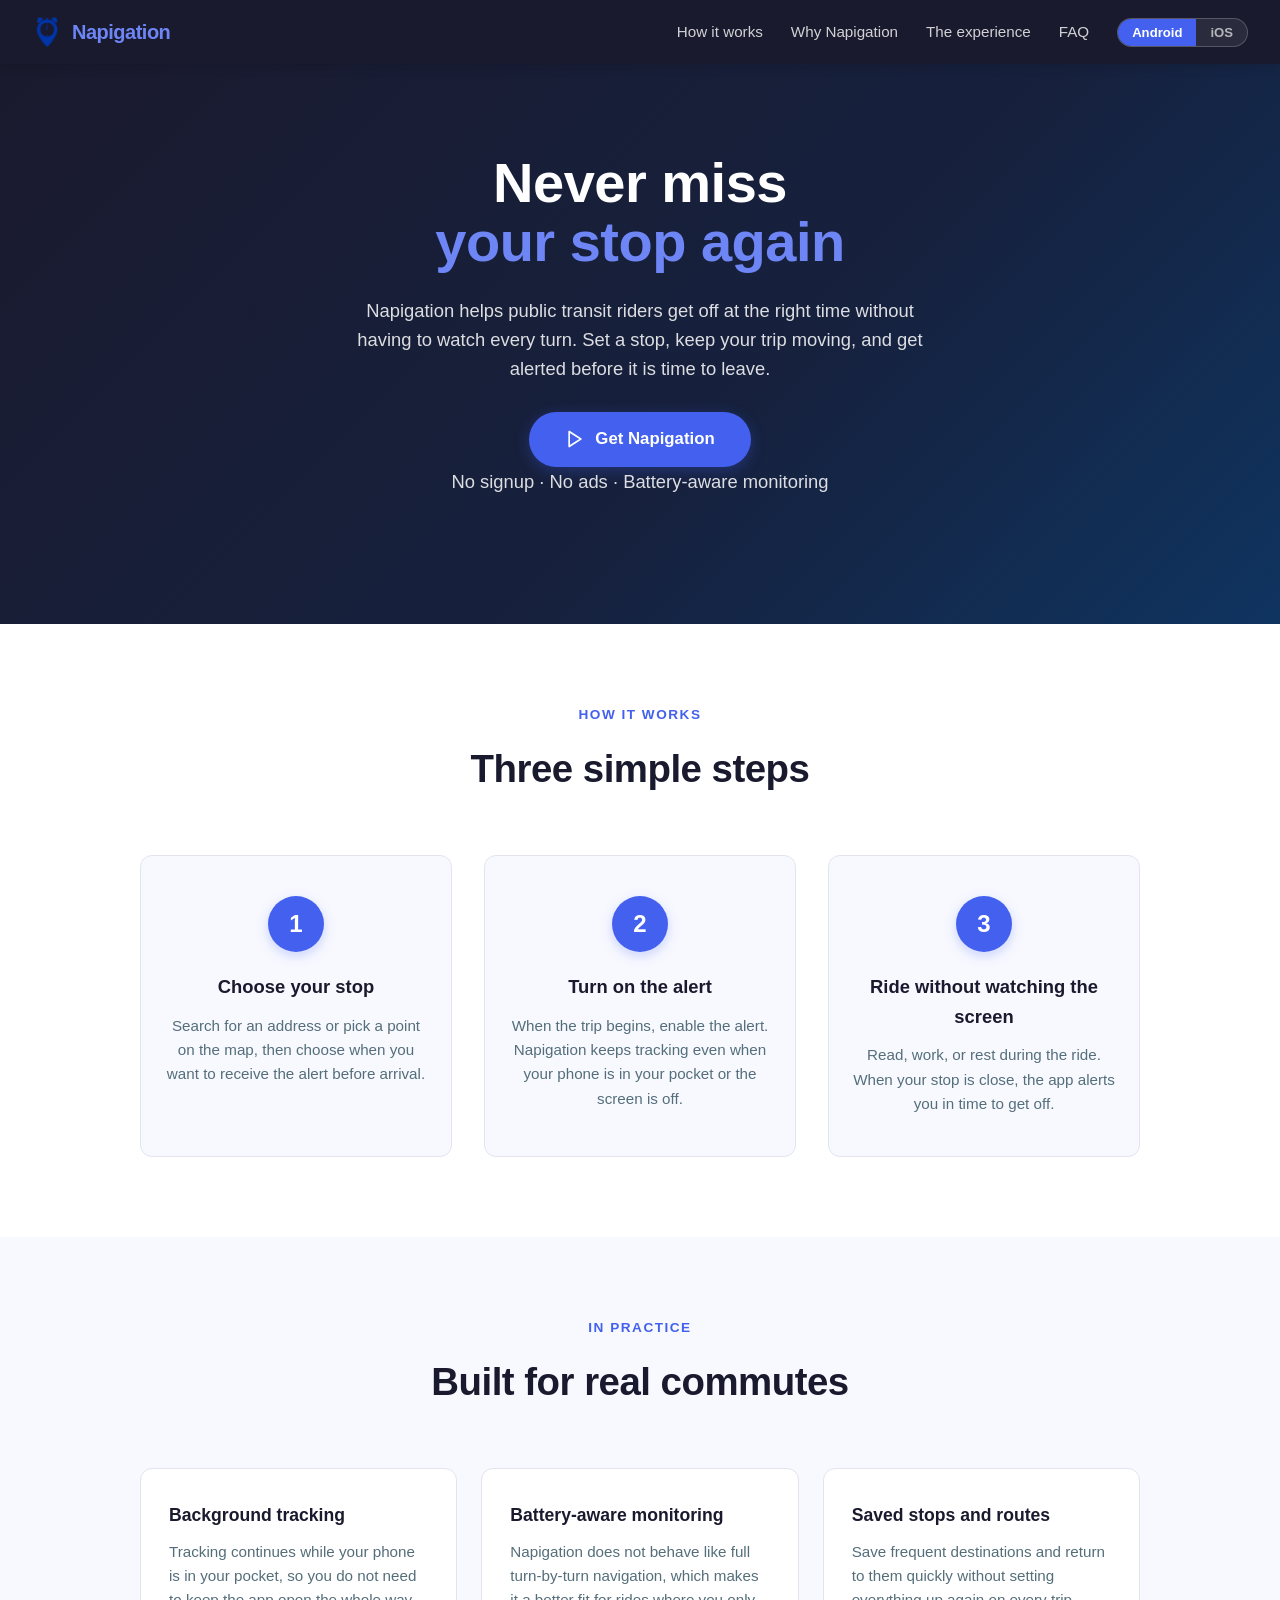
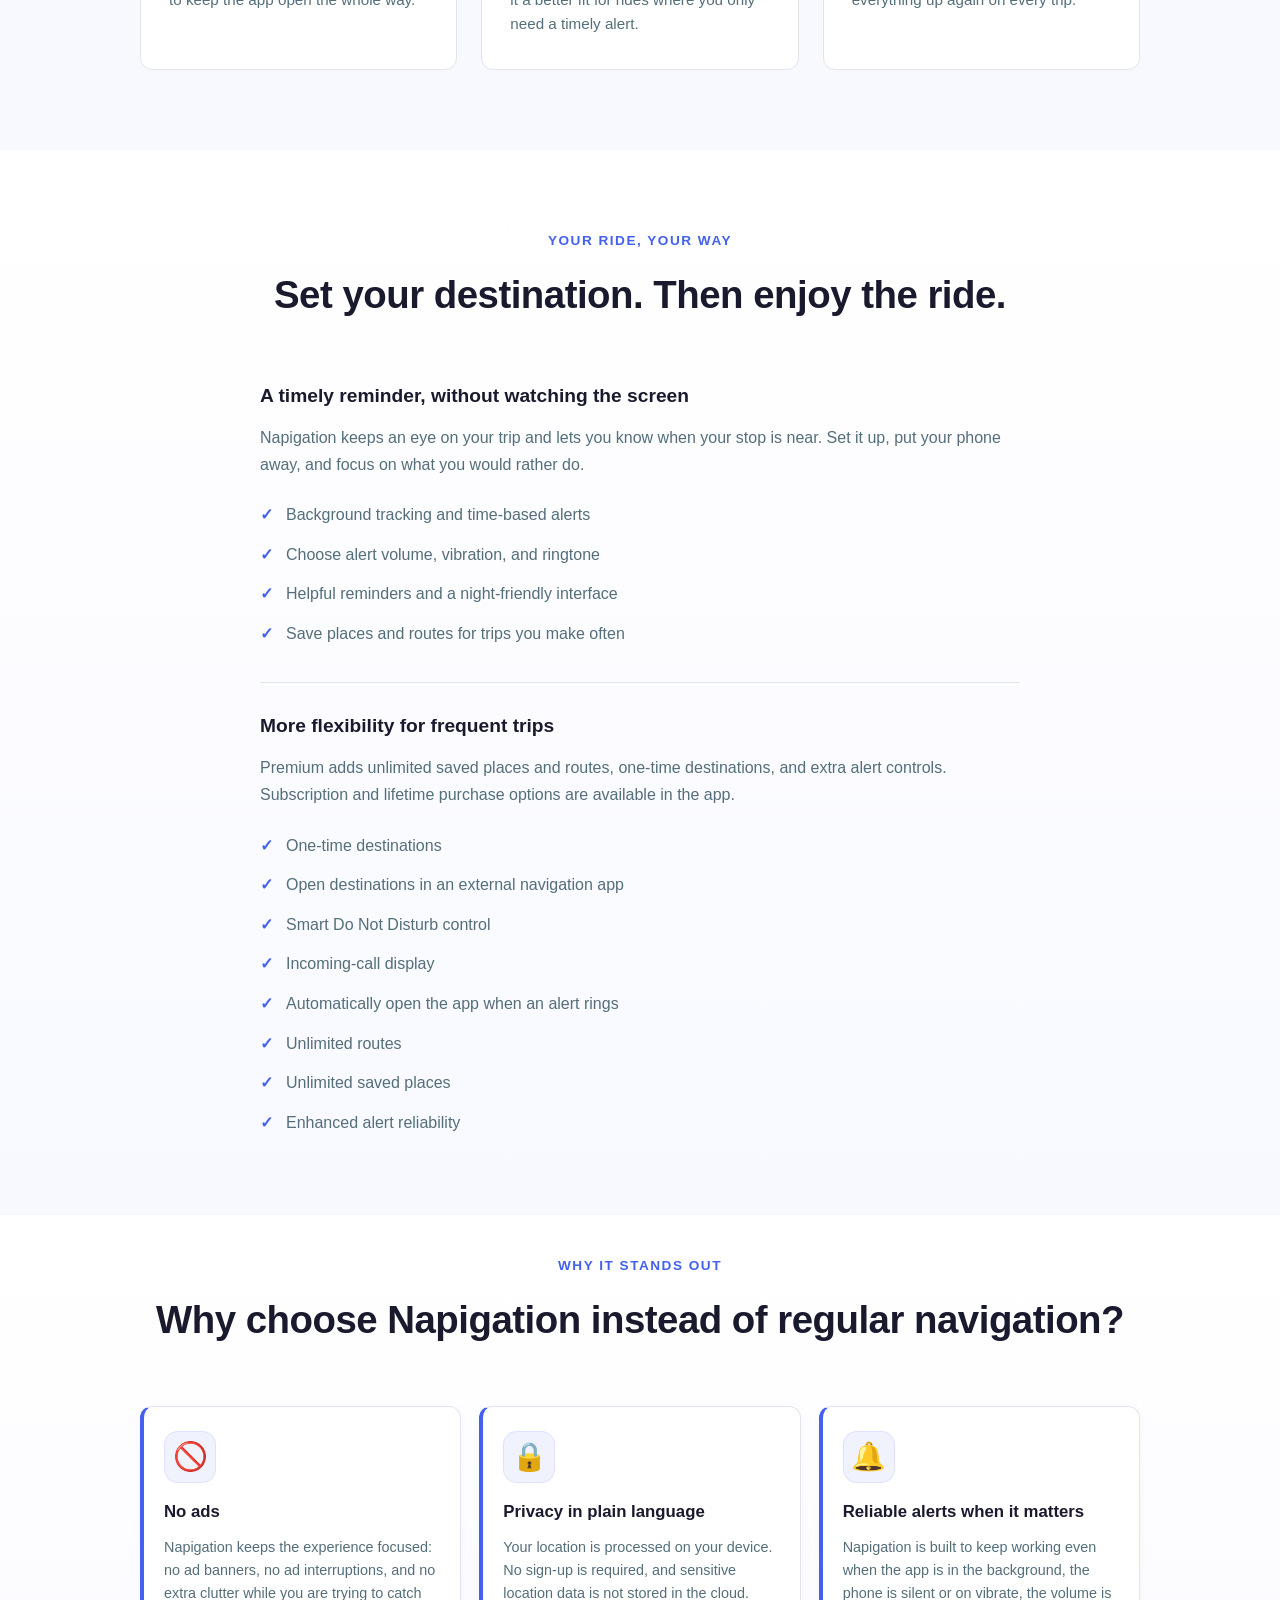
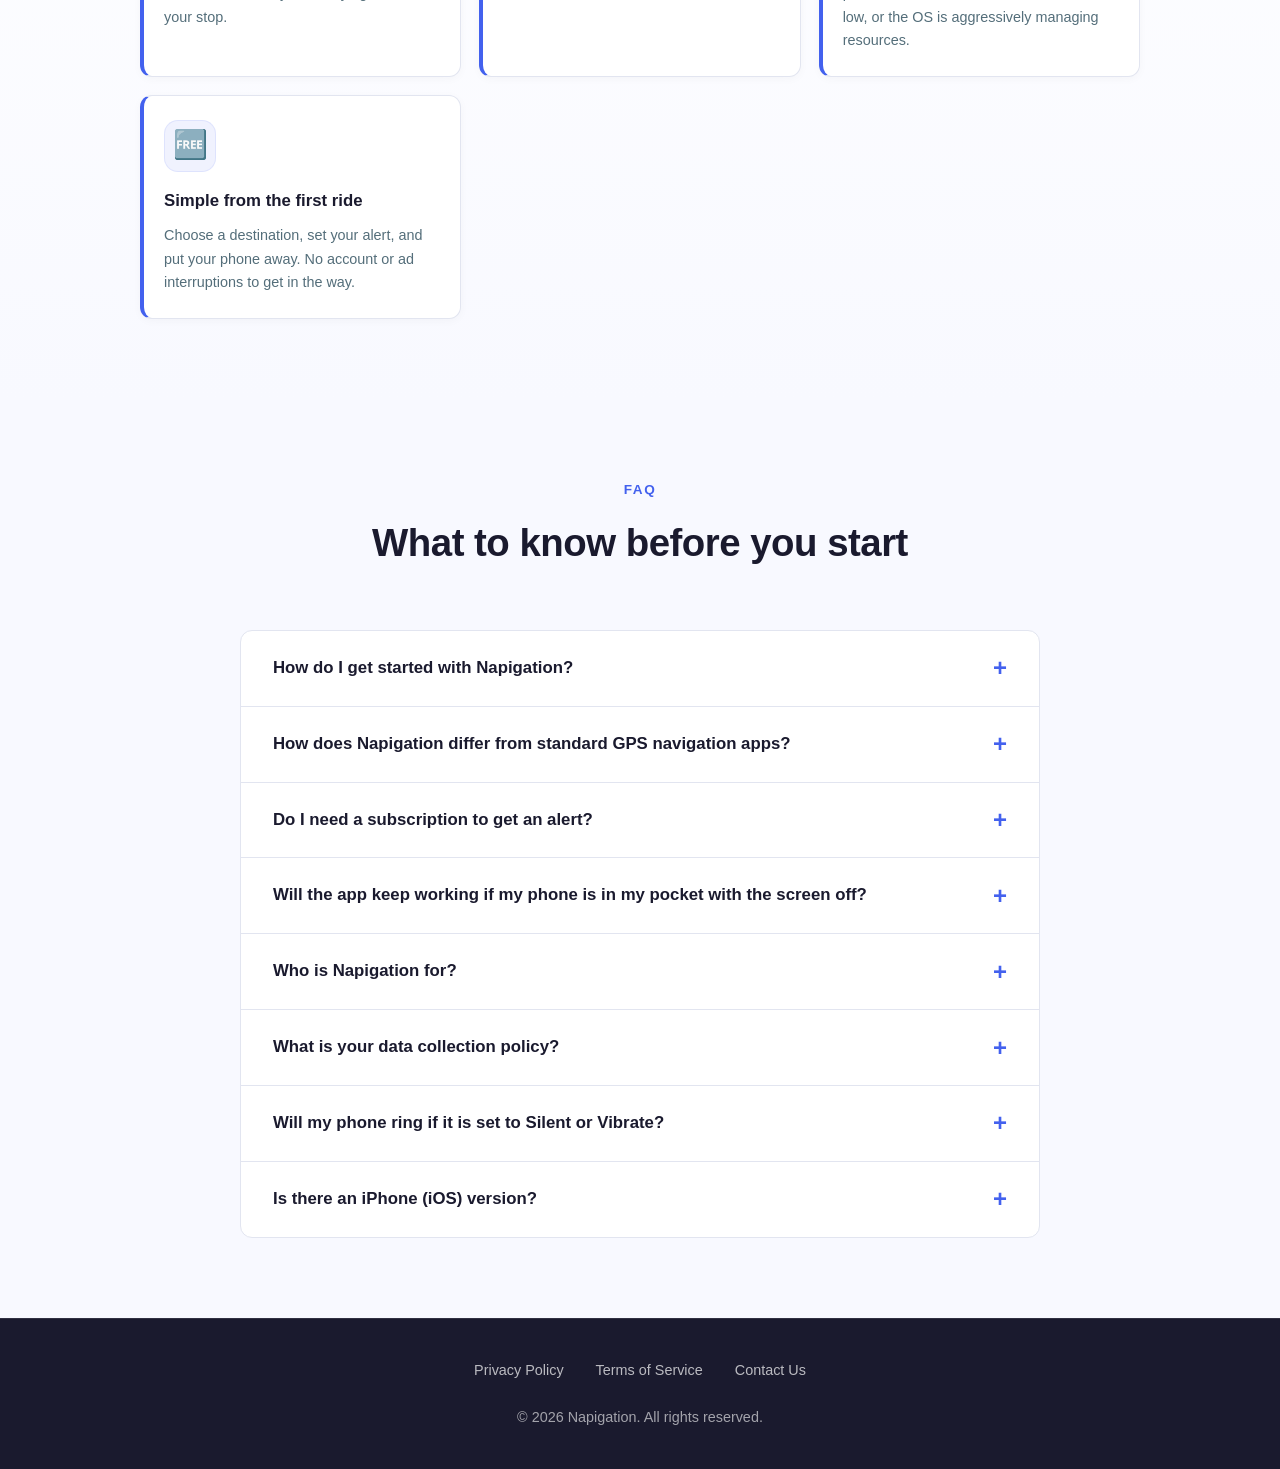
==== index.html @ dff480ad "chore(site): update dashboard and privacy pages Co-authored-by: Copilot <223556219+Copilot@users.nor" ====
<!DOCTYPE html>
<html lang="en" dir="ltr" data-platform="android">
<head>
  <meta charset="UTF-8" />
  <meta name="viewport" content="width=device-width, initial-scale=1.0" />

  <title>Napigation - Smart Proximity Alerts for Public Transit</title>
  <meta name="description" content="Napigation is a public transit proximity alert app with reliable background tracking, ad-free commuting, no account requirement, and privacy-first on-device location processing." />
  <meta name="keywords" content="napigation, public transport app, proximity alert, bus stop alarm, background location alarm, ad-free transit app" />
  <meta name="robots" content="index, follow, max-snippet:-1, max-image-preview:large, max-video-preview:-1" />
  <meta name="author" content="Me-Kum" />
  <meta name="application-name" content="Napigation" />
  <meta name="apple-mobile-web-app-title" content="Napigation" />
  <meta name="theme-color" content="#1a1a2e" />
  <meta name="referrer" content="strict-origin-when-cross-origin" />

  <meta property="og:type" content="website" />
  <meta property="og:url" content="https://www.napigation.com/" />
  <meta property="og:title" content="Napigation - Smart Proximity Alerts for Public Transit" />
  <meta property="og:description" content="Accurate alerts before you reach your stop, with ad-free commuting, reliable background tracking, and fully local location processing." />
  <meta property="og:site_name" content="Napigation" />
  <meta property="og:locale" content="en_US" />

  <meta name="twitter:card" content="summary_large_image" />
  <meta name="twitter:title" content="Napigation - Smart Proximity Alerts for Public Transit" />
  <meta name="twitter:description" content="A public transit proximity alert app with reliable background tracking, privacy-first location handling, and no ads." />

  <link rel="canonical" href="https://www.napigation.com/" />

  <style>
    :root {
      --primary: #1a1a2e;
      --accent: #4361ee;
      --accent-light: #6e86f5;
      --bg: #f8f9ff;
      --white: #ffffff;
      --text: #2c3e50;
      --text-light: #546e7a;
      --border: #e2e5f0;
      --radius: 12px;
      --shadow: 0 4px 20px rgba(67,97,238,0.08);
    }
    * { box-sizing: border-box; margin: 0; padding: 0; }
    html { scroll-behavior: smooth; }
    body {
      font-family: -apple-system, BlinkMacSystemFont, 'Segoe UI', Roboto, Oxygen, Ubuntu, sans-serif;
      background: var(--bg);
      color: var(--text);
      line-height: 1.6;
    }

    [data-platform="android"] .ios-content { display: none !important; }
    [data-platform="ios"] .android-content { display: none !important; }

    .navbar {
      background: var(--primary);
      padding: 0 32px;
      display: flex;
      align-items: center;
      justify-content: space-between;
      height: 64px;
      position: sticky;
      top: 0;
      z-index: 200;
      box-shadow: 0 2px 12px rgba(0,0,0,0.15);
    }
    .navbar-logo {
      display: inline-flex;
      align-items: center;
      gap: 10px;
      color: #fff;
      font-weight: 800;
      font-size: 1.25rem;
      text-decoration: none;
      letter-spacing: -0.5px;
    }
    .navbar-logo img {
      width: 30px;
      height: 30px;
      object-fit: contain;
      flex-shrink: 0;
    }
    .navbar-links { display: flex; gap: 28px; align-items: center; }
    .navbar-links a {
      color: rgba(255,255,255,0.8);
      text-decoration: none;
      font-size: 0.95rem;
      font-weight: 500;
      transition: color 0.2s;
    }
    .navbar-links a:hover { color: #fff; }
    .nav-controls { display: flex; align-items: center; gap: 12px; }
    .seg {
      display: inline-flex;
      background: rgba(255,255,255,0.08);
      border: 1px solid rgba(255,255,255,0.2);
      border-radius: 20px;
      overflow: hidden;
    }
    .seg button {
      background: transparent;
      border: none;
      color: rgba(255,255,255,0.65);
      padding: 6px 14px;
      font-size: 0.82rem;
      font-weight: 600;
      cursor: pointer;
      font-family: inherit;
      transition: background 0.2s, color 0.2s;
      display: inline-flex;
      align-items: center;
      gap: 5px;
      white-space: nowrap;
    }
    .seg button:hover:not(.active), .seg button.active { color: #fff; }
    .seg button.active { background: var(--accent); }

    .hero {
      background: linear-gradient(135deg, var(--primary) 0%, #16213e 60%, #0f3460 100%);
      color: #fff;
      padding: 90px 24px 100px;
      text-align: center;
    }
    .hero-badge {
      display: inline-block;
      background: rgba(255,255,255,0.08);
      border: 1px solid rgba(255,255,255,0.15);
      border-radius: 24px;
      padding: 6px 18px;
      font-size: 0.85rem;
      font-weight: 500;
      margin-bottom: 34px;
      letter-spacing: 0.5px;
    }
    .hero h1 {
      font-size: clamp(2.2rem, 5vw, 3.5rem);
      font-weight: 800;
      margin-bottom: 24px;
      line-height: 1.05;
      letter-spacing: -0.5px;
    }
    .hero h1 em { color: var(--accent-light); font-style: normal; }
    .hero p {
      font-size: 1.15rem;
      color: rgba(255,255,255,0.85);
      max-width: 600px;
      margin: 0 auto 28px;
      line-height: 1.6;
    }
    .hero-buttons { display: flex; gap: 16px; justify-content: center; flex-wrap: wrap; }
    .btn-primary {
      background: var(--accent);
      color: #fff;
      padding: 14px 36px;
      border-radius: 50px;
      text-decoration: none;
      font-weight: 700;
      font-size: 1.05rem;
      transition: background 0.2s, transform 0.1s;
      display: inline-flex;
      align-items: center;
      gap: 10px;
      box-shadow: 0 4px 15px rgba(67,97,238,0.3);
    }
    .btn-primary:hover { background: #3451d1; transform: translateY(-2px); }
    .hero-note { margin-top: 20px; font-size: 0.85rem; color: rgba(255,255,255,0.5); }

    section { padding: 80px 24px; }
    .section-inner { max-width: 1000px; margin: 0 auto; }
    .section-label {
      text-align: center;
      font-size: 0.85rem;
      font-weight: 700;
      letter-spacing: 1.5px;
      text-transform: uppercase;
      color: var(--accent);
      margin-bottom: 12px;
    }
    .section-title {
      text-align: center;
      font-size: clamp(1.8rem, 3.5vw, 2.4rem);
      font-weight: 800;
      color: var(--primary);
      margin-bottom: 56px;
      letter-spacing: -0.5px;
    }

    #how { background: var(--white); }
    .steps {
      display: grid;
      grid-template-columns: repeat(auto-fit, minmax(260px, 1fr));
      gap: 32px;
    }
    .step {
      text-align: center;
      padding: 40px 24px;
      border-radius: var(--radius);
      background: var(--bg);
      border: 1px solid var(--border);
      transition: transform 0.2s;
    }
    .step:hover { transform: translateY(-4px); }
    .step-number {
      width: 56px; height: 56px;
      border-radius: 50%;
      background: var(--accent);
      color: #fff;
      font-size: 1.5rem;
      font-weight: 800;
      display: flex;
      align-items: center;
      justify-content: center;
      margin: 0 auto 20px;
      box-shadow: 0 4px 12px rgba(67,97,238,0.25);
    }
    .step h3 { font-size: 1.15rem; font-weight: 700; margin-bottom: 12px; color: var(--primary); }
    .step p { font-size: 0.95rem; color: var(--text-light); line-height: 1.6; }

    #features { background: var(--bg); }
    .features-grid {
      display: grid;
      grid-template-columns: repeat(auto-fit, minmax(280px, 1fr));
      gap: 24px;
    }
    .feature-card {
      background: var(--white);
      border-radius: var(--radius);
      padding: 32px 28px;
      border: 1px solid var(--border);
      transition: transform 0.2s, box-shadow 0.2s;
    }
    .feature-card:hover { transform: translateY(-4px); box-shadow: var(--shadow); }
    .feature-card h3 { font-size: 1.1rem; font-weight: 700; margin-bottom: 10px; color: var(--primary); }
    .feature-card p { font-size: 0.95rem; color: var(--text-light); line-height: 1.6; }

    #plans { background: linear-gradient(180deg, var(--white) 0%, var(--bg) 100%); }
    .experience-content { max-width: 760px; margin: 0 auto; }
    .experience-content h3 { font-size: 1.2rem; font-weight: 800; color: var(--primary); margin-bottom: 12px; }
    .experience-content p { font-size: 1rem; color: var(--text-light); line-height: 1.7; }
    .experience-list {
      list-style: none;
      margin: 24px 0 0;
      padding: 0;
      display: grid;
      gap: 14px;
    }
    .experience-list li {
      position: relative;
      padding-left: 26px;
      color: var(--text-light);
      line-height: 1.6;
    }
    .experience-list li::before {
      content: "✓";
      position: absolute;
      left: 0;
      color: var(--accent);
      font-weight: 800;
    }
    .premium-note {
      margin-top: 36px;
      padding-top: 28px;
      border-top: 1px solid var(--border);
    }

    #advantage {
      background: linear-gradient(180deg, var(--white) 0%, var(--bg) 100%);
      padding-top: 40px;
    }
    .adv-grid {
      display: grid;
      grid-template-columns: repeat(auto-fit, minmax(240px, 1fr));
      gap: 18px;
    }
    .adv-card {
      background: var(--white);
      border-radius: var(--radius);
      padding: 24px 20px;
      border: 1px solid var(--border);
      border-left: 4px solid var(--accent);
      box-shadow: 0 2px 10px rgba(15, 23, 42, 0.03);
    }
    .adv-icon {
      width: 52px;
      height: 52px;
      display: flex;
      align-items: center;
      justify-content: center;
      border-radius: 14px;
      background: rgba(67, 97, 238, 0.08);
      border: 1px solid rgba(67, 97, 238, 0.1);
      font-size: 1.75rem;
      margin-bottom: 16px;
    }
    .adv-card h3 { font-size: 1.05rem; font-weight: 700; color: var(--primary); margin-bottom: 10px; }
    .adv-card p { font-size: 0.9rem; color: var(--text-light); line-height: 1.6; }

    #faq { background: var(--bg); }
    .faq-list { max-width: 800px; margin: 0 auto; background: var(--white); border-radius: var(--radius); border: 1px solid var(--border); }
    .faq-item { border-bottom: 1px solid var(--border); padding: 24px 32px; }
    .faq-item:last-child { border-bottom: none; }
    .faq-q {
      font-weight: 700;
      font-size: 1.05rem;
      color: var(--primary);
      cursor: pointer;
      display: flex;
      justify-content: space-between;
      align-items: center;
      gap: 16px;
      user-select: none;
    }
    .faq-q::after {
      content: '+';
      font-size: 1.5rem;
      color: var(--accent);
      flex-shrink: 0;
      line-height: 1;
      transition: transform 0.2s;
    }
    .faq-item.open .faq-q::after { transform: rotate(45deg); }
    .faq-a {
      font-size: 0.95rem;
      color: var(--text-light);
      line-height: 1.7;
      max-height: 0;
      overflow: hidden;
      transition: max-height 0.3s ease, padding 0.3s ease;
    }
    .faq-item.open .faq-a { max-height: 400px; padding-top: 16px; }

    #download {
      background: linear-gradient(135deg, var(--accent) 0%, #3451d1 100%);
      text-align: center;
      color: #fff;
    }
    #download .section-title { color: #fff; margin-bottom: 16px; }
    #download .sub { color: rgba(255,255,255,0.9); margin-bottom: 40px; font-size: 1.1rem; }
    .store-buttons { display: flex; gap: 20px; justify-content: center; flex-wrap: wrap; }
    .store-btn {
      background: rgba(255,255,255,0.1);
      border: 1px solid rgba(255,255,255,0.3);
      color: #fff;
      padding: 16px 32px;
      border-radius: 50px;
      text-decoration: none;
      font-size: 1rem;
      font-weight: 600;
      display: inline-flex;
      align-items: center;
      gap: 12px;
      transition: background 0.2s, transform 0.1s;
    }
    .store-btn:hover:not(.disabled) { background: rgba(255,255,255,0.2); transform: translateY(-2px); }
    .store-btn.disabled {
      opacity: 0.6;
      cursor: default;
      pointer-events: none;
      background: transparent;
    }
    .store-icon { font-size: 1.4rem; }

    #contact { background: var(--white); text-align: center; }
    #contact .section-title { margin-bottom: 16px; }
    #contact p { color: var(--text-light); margin-bottom: 32px; font-size: 1.05rem; }
    .contact-email {
      display: inline-block;
      background: var(--primary);
      border-radius: 50px;
      padding: 14px 36px;
      color: #fff;
      text-decoration: none;
      font-weight: 600;
      font-size: 1.05rem;
      box-shadow: 0 4px 15px rgba(26,26,46,0.2);
      transition: background 0.2s, transform 0.1s;
    }
    .contact-email:hover { background: #2a2a4a; transform: translateY(-2px); }

    footer {
      background: var(--primary);
      color: rgba(255,255,255,0.6);
      text-align: center;
      padding: 40px 24px;
      font-size: 0.9rem;
      border-top: 1px solid rgba(255,255,255,0.1);
    }
    .footer-links {
      display: flex;
      gap: 32px;
      justify-content: center;
      flex-wrap: wrap;
      margin-bottom: 24px;
    }
    .footer-links a { color: rgba(255,255,255,0.7); text-decoration: none; font-weight: 500; }
    .footer-links a:hover { color: #fff; }

    @media (max-width: 768px) {
      .navbar { padding: 0 16px; height: 56px; }
      .navbar-logo { font-size: 1.1rem; }
      .navbar-logo img { width: 24px; height: 24px; }
      .navbar-links > a { display: none; }
      .seg button { padding: 5px 10px; font-size: 0.75rem; }
      .hero { padding: 50px 16px 60px; }
      .hero h1 { font-size: clamp(1.8rem, 4vw, 2.8rem); margin-bottom: 16px; }
      .hero p { font-size: 1rem; }
      .faq-item { padding: 20px 18px; }
    }
    @media (max-width: 480px) {
      .hero-buttons { flex-direction: column; align-items: center; }
      .btn-primary { width: min(100%, 320px); justify-content: center; }
    }
  </style>
</head>
<body>
  <nav class="navbar">
    <a class="navbar-logo" href="#top"><img src="location-icon.png" alt="Napigation logo" width="30" height="30" /><span style="color: var(--accent-light);">Napigation</span></a>
    <div class="navbar-links">
      <a href="#how">How it works</a>
      <a href="#advantage">Why Napigation</a>
      <a href="#plans">The experience</a>
      <a href="#faq">FAQ</a>
      <div class="nav-controls">
        <div class="seg" role="group" aria-label="Platform selector">
          <button type="button" data-platform="android" class="active" onclick="setPlatform('android')">Android</button>
          <button type="button" data-platform="ios" onclick="setPlatform('ios')">iOS</button>
        </div>
      </div>
    </div>
  </nav>

  <section class="hero" id="top">
    <div>
      <div class="hero-badge ios-content">iOS version coming to the App Store</div>
      <h1>Never miss<br /><em>your stop again</em></h1>
      <p>Napigation helps public transit riders get off at the right time without having to watch every turn. Set a stop, keep your trip moving, and get alerted before it is time to leave.</p>
      <div class="hero-buttons">
        <a class="btn-primary android-content" href="https://play.google.com/store/apps/details?id=com.mekom.app" target="_blank" rel="noopener">
          <svg width="20" height="20" viewBox="0 0 24 24" fill="none" stroke="currentColor" stroke-width="2" stroke-linecap="round" stroke-linejoin="round"><polygon points="5 3 19 12 5 21 5 3"></polygon></svg>
          Get Napigation
        </a>
        <span class="btn-primary ios-content" style="opacity:0.7;cursor:default;box-shadow:none;">Coming soon to the App Store</span>
      </div>
      <p class="hero-note">No signup · No ads · Battery-aware monitoring</p>
    </div>
  </section>

  <section id="how">
    <div class="section-inner">
      <p class="section-label">How it works</p>
      <h2 class="section-title">Three simple steps</h2>
      <div class="steps">
        <div class="step">
          <div class="step-number">1</div>
          <h3>Choose your stop</h3>
          <p>Search for an address or pick a point on the map, then choose when you want to receive the alert before arrival.</p>
        </div>
        <div class="step">
          <div class="step-number">2</div>
          <h3>Turn on the alert</h3>
          <p>When the trip begins, enable the alert. Napigation keeps tracking even when your phone is in your pocket or the screen is off.</p>
        </div>
        <div class="step">
          <div class="step-number">3</div>
          <h3>Ride without watching the screen</h3>
          <p>Read, work, or rest during the ride. When your stop is close, the app alerts you in time to get off.</p>
        </div>
      </div>
    </div>
  </section>

  <section id="features">
    <div class="section-inner">
      <p class="section-label">In practice</p>
      <h2 class="section-title">Built for real commutes</h2>
      <div class="features-grid">
        <div class="feature-card">
          <h3>Background tracking</h3>
          <p>Tracking continues while your phone is in your pocket, so you do not need to keep the app open the whole way.</p>
        </div>
        <div class="feature-card">
          <h3>Battery-aware monitoring</h3>
          <p>Napigation does not behave like full turn-by-turn navigation, which makes it a better fit for rides where you only need a timely alert.</p>
        </div>
        <div class="feature-card">
          <h3>Saved stops and routes</h3>
          <p>Save frequent destinations and return to them quickly without setting everything up again on every trip.</p>
        </div>
      </div>
    </div>
  </section>

  <section id="plans">
    <div class="section-inner">
      <p class="section-label">Your ride, your way</p>
      <h2 class="section-title">Set your destination. Then enjoy the ride.</h2>
      <div class="experience-content">
        <h3>A timely reminder, without watching the screen</h3>
        <p>Napigation keeps an eye on your trip and lets you know when your stop is near. Set it up, put your phone away, and focus on what you would rather do.</p>
        <ul class="experience-list">
          <li>Background tracking and time-based alerts</li>
          <li>Choose alert volume, vibration, and ringtone</li>
          <li>Helpful reminders and a night-friendly interface</li>
          <li>Save places and routes for trips you make often</li>
        </ul>
        <div class="premium-note">
          <h3>More flexibility for frequent trips</h3>
          <p>Premium adds unlimited saved places and routes, one-time destinations, and extra alert controls. Subscription and lifetime purchase options are available in the app.</p>
          <ul class="experience-list">
            <li>One-time destinations</li>
            <li>Open destinations in an external navigation app</li>
            <li>Smart Do Not Disturb control</li>
            <li>Incoming-call display</li>
            <li>Automatically open the app when an alert rings</li>
            <li>Unlimited routes</li>
            <li>Unlimited saved places</li>
            <li>Enhanced alert reliability</li>
          </ul>
        </div>
      </div>
    </div>
  </section>

  <section id="advantage">
    <div class="section-inner">
      <p class="section-label">Why it stands out</p>
      <h2 class="section-title">Why choose Napigation instead of regular navigation?</h2>
      <div class="adv-grid">
        <div class="adv-card">
          <div class="adv-icon">🚫</div>
          <h3>No ads</h3>
          <p>Napigation keeps the experience focused: no ad banners, no ad interruptions, and no extra clutter while you are trying to catch your stop.</p>
        </div>
        <div class="adv-card">
          <div class="adv-icon">🔒</div>
          <h3>Privacy in plain language</h3>
          <p>Your location is processed on your device. No sign-up is required, and sensitive location data is not stored in the cloud.</p>
        </div>
        <div class="adv-card">
          <div class="adv-icon">🔔</div>
          <h3>Reliable alerts when it matters</h3>
          <p>Napigation is built to keep working even when the app is in the background, the phone is silent or on vibrate, the volume is low, or the OS is aggressively managing resources.</p>
        </div>
        <div class="adv-card">
          <div class="adv-icon">🆓</div>
          <h3>Simple from the first ride</h3>
          <p>Choose a destination, set your alert, and put your phone away. No account or ad interruptions to get in the way.</p>
        </div>
      </div>
    </div>
  </section>

  <section id="faq">
    <div class="section-inner">
      <p class="section-label">FAQ</p>
      <h2 class="section-title">What to know before you start</h2>
      <div class="faq-list">
        <div class="faq-item">
          <div class="faq-q" onclick="toggleFaq(this)">How do I get started with Napigation?</div>
          <div class="faq-a">Download the app, choose a destination, turn on an alert, and continue your trip. You will be notified when your stop is close.</div>
        </div>
        <div class="faq-item">
          <div class="faq-q" onclick="toggleFaq(this)">How does Napigation differ from standard GPS navigation apps?</div>
          <div class="faq-a">Regular navigation apps are made for constant guidance with the screen in use. Napigation is for riders who only need a reliable reminder before getting off.</div>
        </div>
        <div class="faq-item">
          <div class="faq-q" onclick="toggleFaq(this)">Do I need a subscription to get an alert?</div>
          <div class="faq-a">No. You can set a destination and use the core alert experience without a subscription. Premium is optional and adds more flexibility for frequent trips, including unlimited routes and saved places.</div>
        </div>
        <div class="faq-item">
          <div class="faq-q" onclick="toggleFaq(this)">Will the app keep working if my phone is in my pocket with the screen off?</div>
          <div class="faq-a">That is the point of the app. Napigation is designed to keep working in the background so you do not need to watch the screen during the ride.</div>
        </div>
        <div class="faq-item">
          <div class="faq-q" onclick="toggleFaq(this)">Who is Napigation for?</div>
          <div class="faq-a">Napigation is built for bus, train, and public transport riders who want to read, work, or rest during a trip and receive an alert before they need to get off.</div>
        </div>
        <div class="faq-item">
          <div class="faq-q" onclick="toggleFaq(this)">What is your data collection policy?</div>
          <div class="faq-a">GPS is processed on-device and no account is required. Usage events are linked to a pseudonymous install ID; separate alarm diagnostics are off until explicit opt-in and use pseudonymous IDs to link technical events without exact coordinates or destination details. Server-side alarm diagnostics are not active now. Address searches are sent to an external geocoding service. See the full Privacy Policy for details.</div>
        </div>
        <div class="faq-item">
          <div class="faq-q" onclick="toggleFaq(this)">Will my phone ring if it is set to Silent or Vibrate?</div>
          <div class="faq-a">On supported devices, the app attempts to make the alert noticeable even when the phone is on silent or vibrate. It is still a good idea to make sure media volume is not set to zero.</div>
        </div>
        <div class="faq-item">
          <div class="faq-q" onclick="toggleFaq(this)">Is there an iPhone (iOS) version?</div>
          <div class="faq-a">The Android app is available now on Google Play. The iOS version is in active development and beta testing, and will be released soon on the App Store.</div>
        </div>
      </div>
    </div>
  </section>

  <footer>
    <div class="footer-links">
      <a href="privacy.html">Privacy Policy</a>
      <a href="terms.html">Terms of Service</a>
      <a href="mailto:me.kum.support@gmail.com">Contact Us</a>
    </div>
    <p>© 2026 Napigation. All rights reserved.</p>
  </footer>

  <script>
    (function() {
      var params = new URLSearchParams(window.location.search);
      var stored = localStorage.getItem('me-kom-platform');
      var platform = params.get('platform') || stored || (/iPhone|iPad|iPod/i.test(navigator.userAgent) ? 'ios' : 'android');
      setPlatform(platform);
    })();

    function setPlatform(platform) {
      if (platform !== 'android' && platform !== 'ios') platform = 'android';
      document.documentElement.setAttribute('data-platform', platform);
      localStorage.setItem('me-kom-platform', platform);

      document.querySelectorAll('.android-content').forEach(function(el) {
        el.style.display = platform === 'android' ? '' : 'none';
      });
      document.querySelectorAll('.ios-content').forEach(function(el) {
        el.style.display = platform === 'ios' ? '' : 'none';
      });

      document.querySelectorAll('.seg button[data-platform]').forEach(function(btn) {
        btn.classList.toggle('active', btn.getAttribute('data-platform') === platform);
      });
    }

    function toggleFaq(el) {
      var item = el.parentElement;
      var isOpen = item.classList.contains('open');
      item.parentElement.querySelectorAll('.faq-item').forEach(function(s) {
        s.classList.remove('open');
      });
      if (!isOpen) item.classList.add('open');
    }
  </script>
</body>
</html>
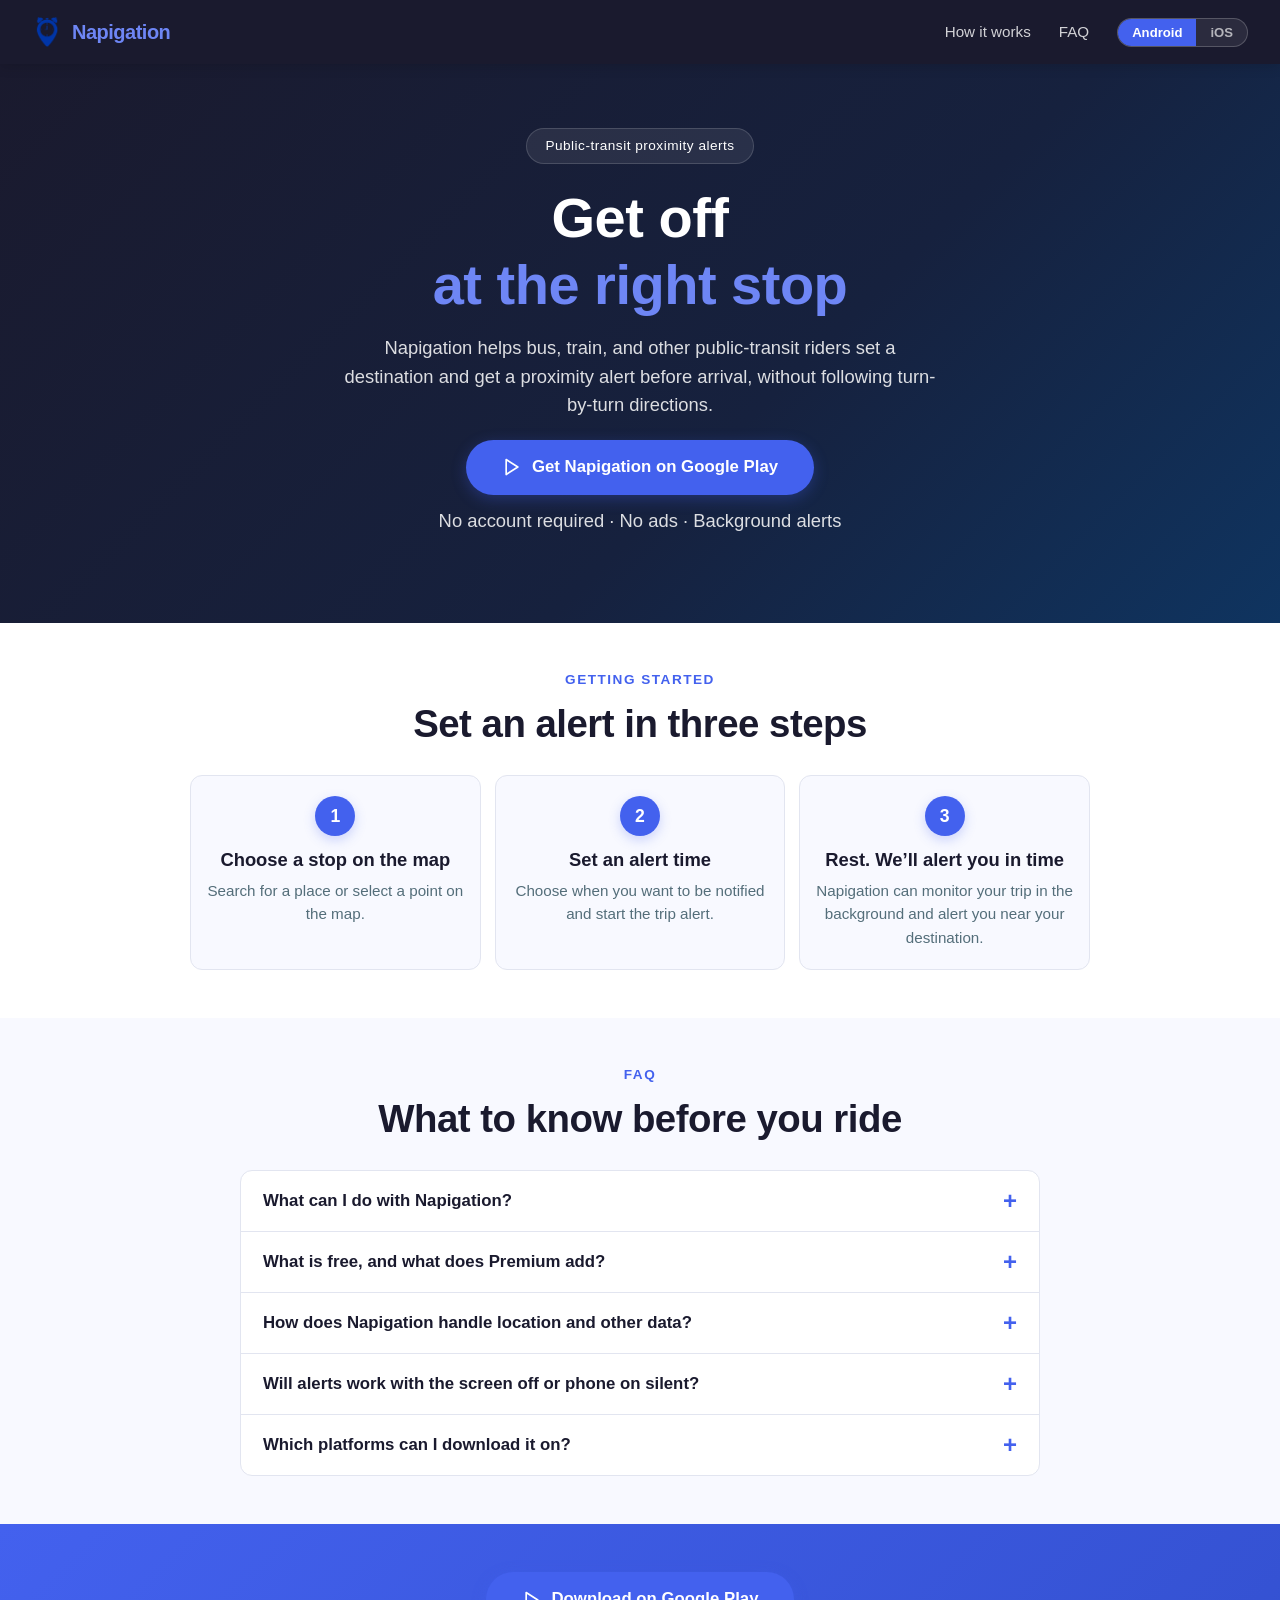
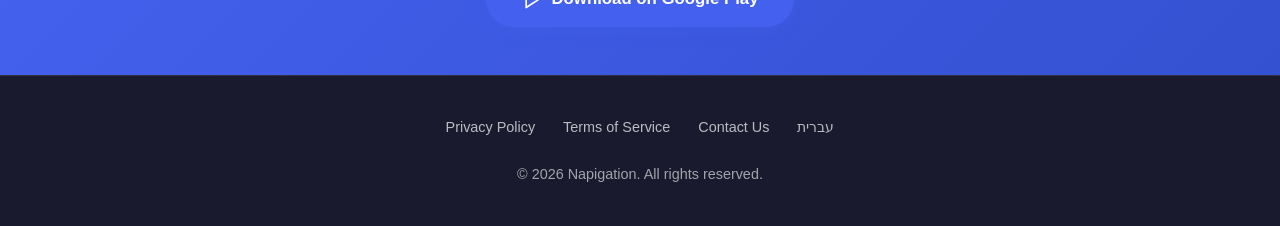
==== commit 60fe2694: "." ====
--- a/index.html
+++ b/index.html
@@ -5,8 +5,7 @@
   <meta name="viewport" content="width=device-width, initial-scale=1.0" />
 
   <title>Napigation - Smart Proximity Alerts for Public Transit</title>
-  <meta name="description" content="Napigation is a public transit proximity alert app with reliable background tracking, ad-free commuting, no account requirement, and privacy-first on-device location processing." />
-  <meta name="keywords" content="napigation, public transport app, proximity alert, bus stop alarm, background location alarm, ad-free transit app" />
+  <meta name="description" content="Napigation helps public-transit riders set a destination and get a proximity alert before their stop, including while the app runs in the background." />
   <meta name="robots" content="index, follow, max-snippet:-1, max-image-preview:large, max-video-preview:-1" />
   <meta name="author" content="Me-Kum" />
   <meta name="application-name" content="Napigation" />
@@ -17,15 +16,28 @@
   <meta property="og:type" content="website" />
   <meta property="og:url" content="https://www.napigation.com/" />
   <meta property="og:title" content="Napigation - Smart Proximity Alerts for Public Transit" />
-  <meta property="og:description" content="Accurate alerts before you reach your stop, with ad-free commuting, reliable background tracking, and fully local location processing." />
+  <meta property="og:description" content="Set a public-transit stop and receive a proximity alert before arrival. Napigation is available for Android on Google Play." />
   <meta property="og:site_name" content="Napigation" />
   <meta property="og:locale" content="en_US" />
 
   <meta name="twitter:card" content="summary_large_image" />
   <meta name="twitter:title" content="Napigation - Smart Proximity Alerts for Public Transit" />
-  <meta name="twitter:description" content="A public transit proximity alert app with reliable background tracking, privacy-first location handling, and no ads." />
+  <meta name="twitter:description" content="A public-transit proximity-alert app for Android, available on Google Play." />
 
   <link rel="canonical" href="https://www.napigation.com/" />
+  <script type="application/ld+json">
+  {
+    "@context": "https://schema.org",
+    "@type": "SoftwareApplication",
+    "name": "Napigation",
+    "applicationCategory": "TravelApplication",
+    "operatingSystem": "Android",
+    "description": "Napigation helps public-transit riders set a destination and get a proximity alert before their stop, including while the app runs in the background.",
+    "url": "https://www.napigation.com/",
+    "downloadUrl": "https://play.google.com/store/apps/details?id=com.mekom.app",
+    "image": "https://www.napigation.com/location-icon.png"
+  }
+  </script>
 
   <style>
     :root {
@@ -410,183 +422,153 @@
       .hero-buttons { flex-direction: column; align-items: center; }
       .btn-primary { width: min(100%, 320px); justify-content: center; }
     }
-  </style>
+
+    section { padding: 48px 24px; }
+    .hero { padding: 64px 24px 68px; }
+    .hero-badge { margin-bottom: 20px; }
+    .hero h1 { margin-bottom: 16px; }
+    .hero p { margin-bottom: 20px; }
+    .platform-note { color: rgba(255,255,255,0.9); font-weight: 600; }
+    #how { background: var(--white); }
+    .section-title { margin-bottom: 28px; }
+    .steps { max-width: 900px; margin: 0 auto; gap: 14px; }
+    .step { padding: 20px 16px; }
+    .step-number { width: 40px; height: 40px; font-size: 1.1rem; margin-bottom: 12px; }
+    .step h3 { margin-bottom: 6px; }
+    #faq { background: var(--bg); }
+    .faq-list { overflow: hidden; }
+    .faq-item { padding: 0; }
+    .faq-q { list-style: none; padding: 18px 22px; }
+    .faq-q::-webkit-details-marker { display: none; }
+    .faq-q::after { content: '+'; }
+    .faq-item[open] .faq-q::after { transform: rotate(45deg); }
+    .faq-a { max-height: none; overflow: visible; padding: 0 22px 18px; }
+    .faq-a a { color: var(--accent); }
+    .download-cta { background: linear-gradient(135deg, var(--primary) 0%, #0f3460 100%); color: #fff; text-align: center; }
+    .download-cta .section-label { color: #c8d2ff; }
+    .download-cta .section-title { color: #fff; margin-bottom: 10px; }
+    .download-cta .sub { margin: 0 auto 24px; color: rgba(255,255,255,0.88); font-size: 1.05rem; }
+    .footer-links { flex-wrap: wrap; justify-content: center; gap: 16px 28px; }
+    @media (max-width: 600px) {
+      section { padding: 38px 18px; }
+      .navbar { padding: 0 16px; }
+      .navbar-links { gap: 12px; }
+      .hero { padding: 50px 16px 54px; }
+      .hero h1 { font-size: clamp(1.9rem, 8vw, 2.5rem); }
+      .hero p { font-size: 1rem; }
+      .hero-buttons { flex-direction: column; align-items: center; gap: 12px; }
+      .btn-primary { width: min(100%, 320px); justify-content: center; padding: 13px 18px; font-size: 0.96rem; }
+      .steps { grid-template-columns: 1fr; gap: 10px; }
+      .step { display: grid; grid-template-columns: 32px minmax(0, 1fr); align-items: center; column-gap: 12px; text-align: start; padding: 12px; }
+      .step-number { width: 32px; height: 32px; grid-row: auto; margin: 0; font-size: 1rem; }
+      .step h3 { min-width: 0; font-size: 0.9rem; white-space: nowrap; }
+      .step p { display: none; }
+      .faq-item { padding: 0; }
+      .faq-q { padding: 16px 14px; font-size: 0.95rem; }
+      .faq-a { padding: 0 14px 16px; font-size: 0.9rem; }
+      .download-cta .sub { font-size: 0.95rem; }
+      .footer-links { gap: 12px 20px; }
+    }
+    .hero h1 { line-height: 1.2; }
+    .section-title { line-height: 1.2; }
+    .section-label { line-height: 1.3; }
+    .step h3, .faq-q { line-height: 1.35; }
+    .hero p, .hero-note, .step p, .faq-a { line-height: 1.55; }
+    .hero p.hero-note { margin-top: 12px; }
+</style>
 </head>
 <body>
   <nav class="navbar">
     <a class="navbar-logo" href="#top"><img src="location-icon.png" alt="Napigation logo" width="30" height="30" /><span style="color: var(--accent-light);">Napigation</span></a>
     <div class="navbar-links">
       <a href="#how">How it works</a>
-      <a href="#advantage">Why Napigation</a>
-      <a href="#plans">The experience</a>
       <a href="#faq">FAQ</a>
       <div class="nav-controls">
         <div class="seg" role="group" aria-label="Platform selector">
-          <button type="button" data-platform="android" class="active" onclick="setPlatform('android')">Android</button>
-          <button type="button" data-platform="ios" onclick="setPlatform('ios')">iOS</button>
+          <button type="button" data-platform="android" class="active" aria-pressed="true" onclick="setPlatform('android')">Android</button>
+          <button type="button" data-platform="ios" aria-pressed="false" onclick="setPlatform('ios')">iOS</button>
         </div>
       </div>
     </div>
   </nav>
 
-  <section class="hero" id="top">
+      <section class="hero" id="top">
     <div>
-      <div class="hero-badge ios-content">iOS version coming to the App Store</div>
-      <h1>Never miss<br /><em>your stop again</em></h1>
-      <p>Napigation helps public transit riders get off at the right time without having to watch every turn. Set a stop, keep your trip moving, and get alerted before it is time to leave.</p>
+      <div class="hero-badge">Public-transit proximity alerts</div>
+      <h1>Get off<br /><em>at the right stop</em></h1>
+      <p>Napigation helps bus, train, and other public-transit riders set a destination and get a proximity alert before arrival, without following turn-by-turn directions.</p>
       <div class="hero-buttons">
-        <a class="btn-primary android-content" href="https://play.google.com/store/apps/details?id=com.mekom.app" target="_blank" rel="noopener">
-          <svg width="20" height="20" viewBox="0 0 24 24" fill="none" stroke="currentColor" stroke-width="2" stroke-linecap="round" stroke-linejoin="round"><polygon points="5 3 19 12 5 21 5 3"></polygon></svg>
-          Get Napigation
+        <a class="btn-primary android-content" href="https://play.google.com/store/apps/details?id=com.mekom.app" target="_blank" rel="noopener" aria-label="Get Napigation on Google Play">
+          <svg width="20" height="20" viewBox="0 0 24 24" fill="none" stroke="currentColor" stroke-width="2" stroke-linecap="round" stroke-linejoin="round" aria-hidden="true"><polygon points="5 3 19 12 5 21 5 3"></polygon></svg>
+          Get Napigation on Google Play
         </a>
-        <span class="btn-primary ios-content" style="opacity:0.7;cursor:default;box-shadow:none;">Coming soon to the App Store</span>
+        <span class="ios-content platform-note">No iOS App Store download link is listed on this page.</span>
       </div>
-      <p class="hero-note">No signup · No ads · Battery-aware monitoring</p>
+      <p class="hero-note">No account required · No ads · Background alerts</p>
     </div>
   </section>
 
   <section id="how">
     <div class="section-inner">
-      <p class="section-label">How it works</p>
-      <h2 class="section-title">Three simple steps</h2>
+      <p class="section-label">Getting started</p>
+      <h2 class="section-title">Set an alert in three steps</h2>
       <div class="steps">
         <div class="step">
           <div class="step-number">1</div>
-          <h3>Choose your stop</h3>
-          <p>Search for an address or pick a point on the map, then choose when you want to receive the alert before arrival.</p>
+          <h3>Choose a stop on the map</h3>
+          <p>Search for a place or select a point on the map.</p>
         </div>
         <div class="step">
           <div class="step-number">2</div>
-          <h3>Turn on the alert</h3>
-          <p>When the trip begins, enable the alert. Napigation keeps tracking even when your phone is in your pocket or the screen is off.</p>
+          <h3>Set an alert time</h3>
+          <p>Choose when you want to be notified and start the trip alert.</p>
         </div>
         <div class="step">
           <div class="step-number">3</div>
-          <h3>Ride without watching the screen</h3>
-          <p>Read, work, or rest during the ride. When your stop is close, the app alerts you in time to get off.</p>
+          <h3>Rest. We’ll alert you in time</h3>
+          <p>Napigation can monitor your trip in the background and alert you near your destination.</p>
         </div>
       </div>
     </div>
   </section>
 
-  <section id="features">
+  <section id="faq">
     <div class="section-inner">
-      <p class="section-label">In practice</p>
-      <h2 class="section-title">Built for real commutes</h2>
-      <div class="features-grid">
-        <div class="feature-card">
-          <h3>Background tracking</h3>
-          <p>Tracking continues while your phone is in your pocket, so you do not need to keep the app open the whole way.</p>
-        </div>
-        <div class="feature-card">
-          <h3>Battery-aware monitoring</h3>
-          <p>Napigation does not behave like full turn-by-turn navigation, which makes it a better fit for rides where you only need a timely alert.</p>
-        </div>
-        <div class="feature-card">
-          <h3>Saved stops and routes</h3>
-          <p>Save frequent destinations and return to them quickly without setting everything up again on every trip.</p>
-        </div>
+      <p class="section-label">FAQ</p>
+      <h2 class="section-title">What to know before you ride</h2>
+      <div class="faq-list">
+        <details class="faq-item" name="faq">
+          <summary class="faq-q">What can I do with Napigation?</summary>
+          <div class="faq-a">Set a proximity alert for a stop or destination, including for a saved route. You can customize alert sound, volume, and vibration, and use the app without an account or ads. Napigation is a stop reminder, not turn-by-turn navigation.</div>
+        </details>
+        <details class="faq-item" name="faq">
+          <summary class="faq-q">What is free, and what does Premium add?</summary>
+          <div class="faq-a">The core alert experience does not require a subscription. The free plan supports up to five saved locations and one route. Premium adds unlimited saved locations and routes, one-time destinations, external navigation, and additional alert controls. Subscription and one-time purchase options and their prices are shown in the app.</div>
+        </details>
+        <details class="faq-item" name="faq">
+          <summary class="faq-q">How does Napigation handle location and other data?</summary>
+          <div class="faq-a">GPS for an active alert is processed on your device, and saved locations and routes stay on your device. Pseudonymous usage and technical reports may be sent to service providers; address and map-point lookups may share information with external geocoding providers. We do not store raw GPS coordinates or saved destination details on our servers. Read the <a href="privacy.html">Privacy Policy</a> for details.</div>
+        </details>
+        <details class="faq-item" name="faq">
+          <summary class="faq-q">Will alerts work with the screen off or phone on silent?</summary>
+          <div class="faq-a">The app is designed to continue monitoring in the background. Background alerts depend on location and notification permissions, device settings, and battery-management behavior. On supported devices, Napigation can make alerts more noticeable; keep media volume above zero.</div>
+        </details>
+        <details class="faq-item" name="faq">
+          <summary class="faq-q">Which platforms can I download it on?</summary>
+          <div class="faq-a">The Android app is listed on Google Play. No iOS App Store download link is currently listed on this page.</div>
+        </details>
       </div>
     </div>
   </section>
 
-  <section id="plans">
+  <section id="download" class="download-cta">
     <div class="section-inner">
-      <p class="section-label">Your ride, your way</p>
-      <h2 class="section-title">Set your destination. Then enjoy the ride.</h2>
-      <div class="experience-content">
-        <h3>A timely reminder, without watching the screen</h3>
-        <p>Napigation keeps an eye on your trip and lets you know when your stop is near. Set it up, put your phone away, and focus on what you would rather do.</p>
-        <ul class="experience-list">
-          <li>Background tracking and time-based alerts</li>
-          <li>Choose alert volume, vibration, and ringtone</li>
-          <li>Helpful reminders and a night-friendly interface</li>
-          <li>Save places and routes for trips you make often</li>
-        </ul>
-        <div class="premium-note">
-          <h3>More flexibility for frequent trips</h3>
-          <p>Premium adds unlimited saved places and routes, one-time destinations, and extra alert controls. Subscription and lifetime purchase options are available in the app.</p>
-          <ul class="experience-list">
-            <li>One-time destinations</li>
-            <li>Open destinations in an external navigation app</li>
-            <li>Smart Do Not Disturb control</li>
-            <li>Incoming-call display</li>
-            <li>Automatically open the app when an alert rings</li>
-            <li>Unlimited routes</li>
-            <li>Unlimited saved places</li>
-            <li>Enhanced alert reliability</li>
-          </ul>
-        </div>
-      </div>
-    </div>
-  </section>
-
-  <section id="advantage">
-    <div class="section-inner">
-      <p class="section-label">Why it stands out</p>
-      <h2 class="section-title">Why choose Napigation instead of regular navigation?</h2>
-      <div class="adv-grid">
-        <div class="adv-card">
-          <div class="adv-icon">🚫</div>
-          <h3>No ads</h3>
-          <p>Napigation keeps the experience focused: no ad banners, no ad interruptions, and no extra clutter while you are trying to catch your stop.</p>
-        </div>
-        <div class="adv-card">
-          <div class="adv-icon">🔒</div>
-          <h3>Privacy in plain language</h3>
-          <p>Your location is processed on your device. No sign-up is required, and sensitive location data is not stored in the cloud.</p>
-        </div>
-        <div class="adv-card">
-          <div class="adv-icon">🔔</div>
-          <h3>Reliable alerts when it matters</h3>
-          <p>Napigation is built to keep working even when the app is in the background, the phone is silent or on vibrate, the volume is low, or the OS is aggressively managing resources.</p>
-        </div>
-        <div class="adv-card">
-          <div class="adv-icon">🆓</div>
-          <h3>Simple from the first ride</h3>
-          <p>Choose a destination, set your alert, and put your phone away. No account or ad interruptions to get in the way.</p>
-        </div>
-      </div>
-    </div>
-  </section>
-
-  <section id="faq">
-    <div class="section-inner">
-      <p class="section-label">FAQ</p>
-      <h2 class="section-title">What to know before you start</h2>
-      <div class="faq-list">
-        <div class="faq-item">
-          <div class="faq-q" onclick="toggleFaq(this)">How do I get started with Napigation?</div>
-          <div class="faq-a">Download the app, choose a destination, turn on an alert, and continue your trip. You will be notified when your stop is close.</div>
-        </div>
-        <div class="faq-item">
-          <div class="faq-q" onclick="toggleFaq(this)">How does Napigation differ from standard GPS navigation apps?</div>
-          <div class="faq-a">Regular navigation apps are made for constant guidance with the screen in use. Napigation is for riders who only need a reliable reminder before getting off.</div>
-        </div>
-        <div class="faq-item">
-          <div class="faq-q" onclick="toggleFaq(this)">Do I need a subscription to get an alert?</div>
-          <div class="faq-a">No. You can set a destination and use the core alert experience without a subscription. Premium is optional and adds more flexibility for frequent trips, including unlimited routes and saved places.</div>
-        </div>
-        <div class="faq-item">
-          <div class="faq-q" onclick="toggleFaq(this)">Will the app keep working if my phone is in my pocket with the screen off?</div>
-          <div class="faq-a">That is the point of the app. Napigation is designed to keep working in the background so you do not need to watch the screen during the ride.</div>
-        </div>
-        <div class="faq-item">
-          <div class="faq-q" onclick="toggleFaq(this)">Who is Napigation for?</div>
-          <div class="faq-a">Napigation is built for bus, train, and public transport riders who want to read, work, or rest during a trip and receive an alert before they need to get off.</div>
-        </div>
-        <div class="faq-item">
-          <div class="faq-q" onclick="toggleFaq(this)">What is your data collection policy?</div>
-          <div class="faq-a">GPS is processed on-device and no account is required. Usage events are linked to a pseudonymous install ID; separate alarm diagnostics are off until explicit opt-in and use pseudonymous IDs to link technical events without exact coordinates or destination details. Server-side alarm diagnostics are not active now. Address searches are sent to an external geocoding service. See the full Privacy Policy for details.</div>
-        </div>
-        <div class="faq-item">
-          <div class="faq-q" onclick="toggleFaq(this)">Will my phone ring if it is set to Silent or Vibrate?</div>
-          <div class="faq-a">On supported devices, the app attempts to make the alert noticeable even when the phone is on silent or vibrate. It is still a good idea to make sure media volume is not set to zero.</div>
-        </div>
-        <div class="faq-item">
-          <div class="faq-q" onclick="toggleFaq(this)">Is there an iPhone (iOS) version?</div>
-          <div class="faq-a">The Android app is available now on Google Play. The iOS version is in active development and beta testing, and will be released soon on the App Store.</div>
-        </div>
+      <div class="hero-buttons">
+        <a class="btn-primary android-content" href="https://play.google.com/store/apps/details?id=com.mekom.app" target="_blank" rel="noopener" aria-label="Download Napigation from Google Play">
+          <svg width="20" height="20" viewBox="0 0 24 24" fill="none" stroke="currentColor" stroke-width="2" stroke-linecap="round" stroke-linejoin="round" aria-hidden="true"><polygon points="5 3 19 12 5 21 5 3"></polygon></svg>
+          Download on Google Play
+        </a>
+        <span class="ios-content platform-note">No iOS App Store download link is listed on this page.</span>
       </div>
     </div>
   </section>
@@ -596,6 +578,7 @@
       <a href="privacy.html">Privacy Policy</a>
       <a href="terms.html">Terms of Service</a>
       <a href="mailto:me.kum.support@gmail.com">Contact Us</a>
+      <a href="he/" lang="he">עברית</a>
     </div>
     <p>© 2026 Napigation. All rights reserved.</p>
   </footer>
@@ -612,26 +595,17 @@
       if (platform !== 'android' && platform !== 'ios') platform = 'android';
       document.documentElement.setAttribute('data-platform', platform);
       localStorage.setItem('me-kom-platform', platform);
-
       document.querySelectorAll('.android-content').forEach(function(el) {
-        el.style.display = platform === 'android' ? '' : 'none';
+        el.setAttribute('aria-hidden', platform === 'android' ? 'false' : 'true');
       });
       document.querySelectorAll('.ios-content').forEach(function(el) {
-        el.style.display = platform === 'ios' ? '' : 'none';
+        el.setAttribute('aria-hidden', platform === 'ios' ? 'false' : 'true');
       });
-
-      document.querySelectorAll('.seg button[data-platform]').forEach(function(btn) {
-        btn.classList.toggle('active', btn.getAttribute('data-platform') === platform);
+      document.querySelectorAll('.seg button[data-platform]').forEach(function(button) {
+        var selected = button.getAttribute('data-platform') === platform;
+        button.classList.toggle('active', selected);
+        button.setAttribute('aria-pressed', selected ? 'true' : 'false');
       });
-    }
-
-    function toggleFaq(el) {
-      var item = el.parentElement;
-      var isOpen = item.classList.contains('open');
-      item.parentElement.querySelectorAll('.faq-item').forEach(function(s) {
-        s.classList.remove('open');
-      });
-      if (!isOpen) item.classList.add('open');
     }
   </script>
 </body>
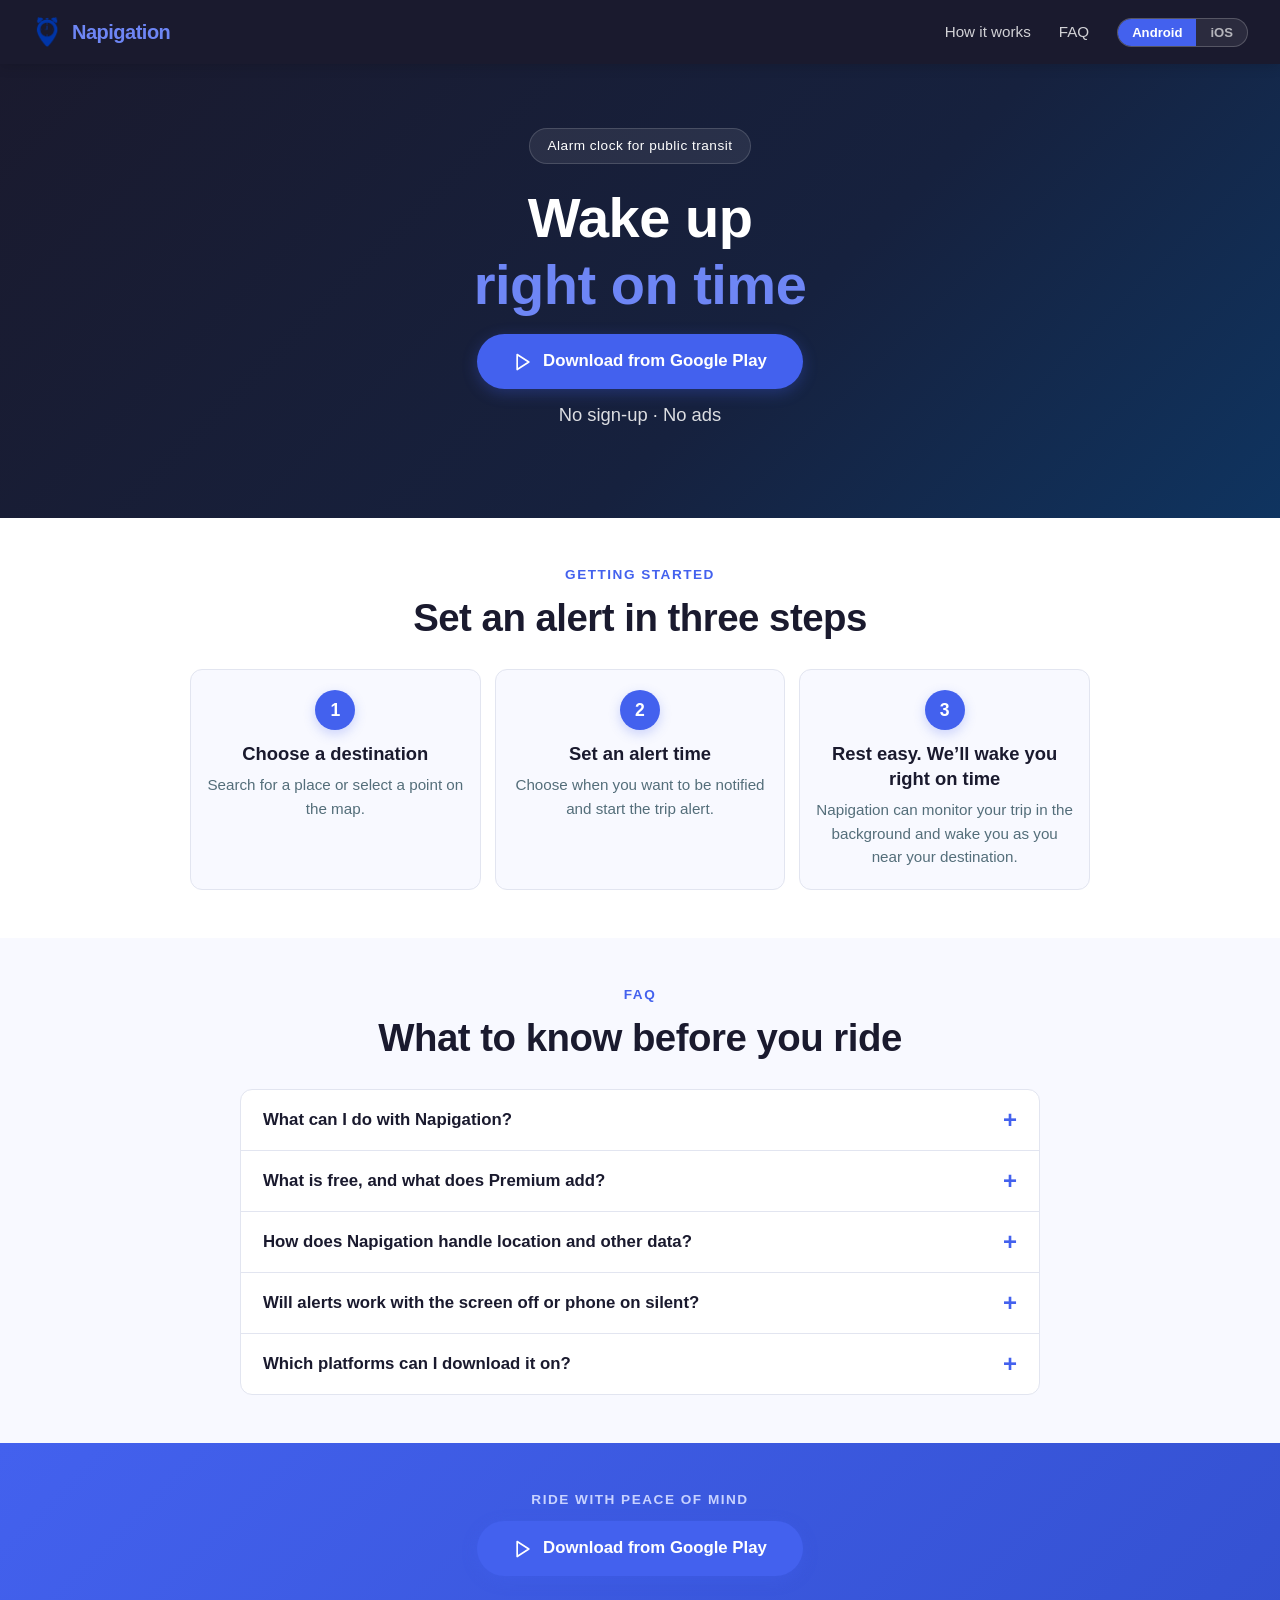
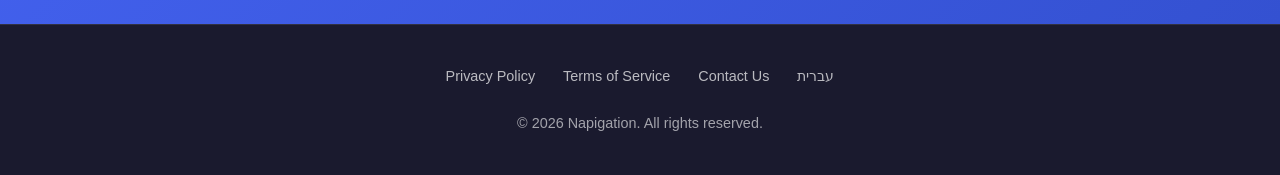
==== commit a786caae: "." ====
--- a/index.html
+++ b/index.html
@@ -4,8 +4,8 @@
   <meta charset="UTF-8" />
   <meta name="viewport" content="width=device-width, initial-scale=1.0" />
 
-  <title>Napigation - Smart Proximity Alerts for Public Transit</title>
-  <meta name="description" content="Napigation helps public-transit riders set a destination and get a proximity alert before their stop, including while the app runs in the background." />
+  <title>Napigation - Public Transit Alarm Clock</title>
+  <meta name="description" content="A public transit alarm clock. No sign-up, no ads." />
   <meta name="robots" content="index, follow, max-snippet:-1, max-image-preview:large, max-video-preview:-1" />
   <meta name="author" content="Me-Kum" />
   <meta name="application-name" content="Napigation" />
@@ -15,14 +15,14 @@
 
   <meta property="og:type" content="website" />
   <meta property="og:url" content="https://www.napigation.com/" />
-  <meta property="og:title" content="Napigation - Smart Proximity Alerts for Public Transit" />
-  <meta property="og:description" content="Set a public-transit stop and receive a proximity alert before arrival. Napigation is available for Android on Google Play." />
+  <meta property="og:title" content="Napigation - Public Transit Alarm Clock" />
+  <meta property="og:description" content="A public transit alarm clock. No sign-up, no ads." />
   <meta property="og:site_name" content="Napigation" />
   <meta property="og:locale" content="en_US" />
 
   <meta name="twitter:card" content="summary_large_image" />
-  <meta name="twitter:title" content="Napigation - Smart Proximity Alerts for Public Transit" />
-  <meta name="twitter:description" content="A public-transit proximity-alert app for Android, available on Google Play." />
+  <meta name="twitter:title" content="Napigation - Public Transit Alarm Clock" />
+  <meta name="twitter:description" content="A public transit alarm clock. No sign-up, no ads." />
 
   <link rel="canonical" href="https://www.napigation.com/" />
   <script type="application/ld+json">
@@ -32,7 +32,7 @@
     "name": "Napigation",
     "applicationCategory": "TravelApplication",
     "operatingSystem": "Android",
-    "description": "Napigation helps public-transit riders set a destination and get a proximity alert before their stop, including while the app runs in the background.",
+    "description": "A public transit alarm clock. No sign-up, no ads.",
     "url": "https://www.napigation.com/",
     "downloadUrl": "https://play.google.com/store/apps/details?id=com.mekom.app",
     "image": "https://www.napigation.com/location-icon.png"
@@ -421,6 +421,11 @@
     @media (max-width: 480px) {
       .hero-buttons { flex-direction: column; align-items: center; }
       .btn-primary { width: min(100%, 320px); justify-content: center; }
+      #how .section-title, #faq .section-title {
+        font-size: clamp(1rem, 5.8vw, 1.4rem);
+        letter-spacing: -0.6px;
+        white-space: nowrap;
+      }
     }
 
     section { padding: 48px 24px; }
@@ -457,7 +462,7 @@
       .hero h1 { font-size: clamp(1.9rem, 8vw, 2.5rem); }
       .hero p { font-size: 1rem; }
       .hero-buttons { flex-direction: column; align-items: center; gap: 12px; }
-      .btn-primary { width: min(100%, 320px); justify-content: center; padding: 13px 18px; font-size: 0.96rem; }
+      .btn-primary { width: min(100%, 300px); justify-content: center; padding: 13px 18px; font-size: 0.96rem; }
       .steps { grid-template-columns: 1fr; gap: 10px; }
       .step { display: grid; grid-template-columns: 32px minmax(0, 1fr); align-items: center; column-gap: 12px; text-align: start; padding: 12px; }
       .step-number { width: 32px; height: 32px; grid-row: auto; margin: 0; font-size: 1rem; }
@@ -494,17 +499,16 @@
 
       <section class="hero" id="top">
     <div>
-      <div class="hero-badge">Public-transit proximity alerts</div>
-      <h1>Get off<br /><em>at the right stop</em></h1>
-      <p>Napigation helps bus, train, and other public-transit riders set a destination and get a proximity alert before arrival, without following turn-by-turn directions.</p>
+      <div class="hero-badge">Alarm clock for public transit</div>
+      <h1>Wake up<br /><em>right on time</em></h1>
       <div class="hero-buttons">
-        <a class="btn-primary android-content" href="https://play.google.com/store/apps/details?id=com.mekom.app" target="_blank" rel="noopener" aria-label="Get Napigation on Google Play">
+        <a class="btn-primary android-content" href="https://play.google.com/store/apps/details?id=com.mekom.app" target="_blank" rel="noopener" aria-label="Download from Google Play">
           <svg width="20" height="20" viewBox="0 0 24 24" fill="none" stroke="currentColor" stroke-width="2" stroke-linecap="round" stroke-linejoin="round" aria-hidden="true"><polygon points="5 3 19 12 5 21 5 3"></polygon></svg>
-          Get Napigation on Google Play
+          Download from Google Play
         </a>
         <span class="ios-content platform-note">No iOS App Store download link is listed on this page.</span>
       </div>
-      <p class="hero-note">No account required · No ads · Background alerts</p>
+      <p class="hero-note">No sign-up · No ads</p>
     </div>
   </section>
 
@@ -515,7 +519,7 @@
       <div class="steps">
         <div class="step">
           <div class="step-number">1</div>
-          <h3>Choose a stop on the map</h3>
+          <h3>Choose a destination</h3>
           <p>Search for a place or select a point on the map.</p>
         </div>
         <div class="step">
@@ -525,8 +529,8 @@
         </div>
         <div class="step">
           <div class="step-number">3</div>
-          <h3>Rest. We’ll alert you in time</h3>
-          <p>Napigation can monitor your trip in the background and alert you near your destination.</p>
+          <h3>Rest easy. We’ll wake you right on time</h3>
+          <p>Napigation can monitor your trip in the background and wake you as you near your destination.</p>
         </div>
       </div>
     </div>
@@ -563,10 +567,11 @@
 
   <section id="download" class="download-cta">
     <div class="section-inner">
+      <p class="section-label">Ride with peace of mind</p>
       <div class="hero-buttons">
-        <a class="btn-primary android-content" href="https://play.google.com/store/apps/details?id=com.mekom.app" target="_blank" rel="noopener" aria-label="Download Napigation from Google Play">
+        <a class="btn-primary android-content" href="https://play.google.com/store/apps/details?id=com.mekom.app" target="_blank" rel="noopener" aria-label="Download from Google Play">
           <svg width="20" height="20" viewBox="0 0 24 24" fill="none" stroke="currentColor" stroke-width="2" stroke-linecap="round" stroke-linejoin="round" aria-hidden="true"><polygon points="5 3 19 12 5 21 5 3"></polygon></svg>
-          Download on Google Play
+          Download from Google Play
         </a>
         <span class="ios-content platform-note">No iOS App Store download link is listed on this page.</span>
       </div>
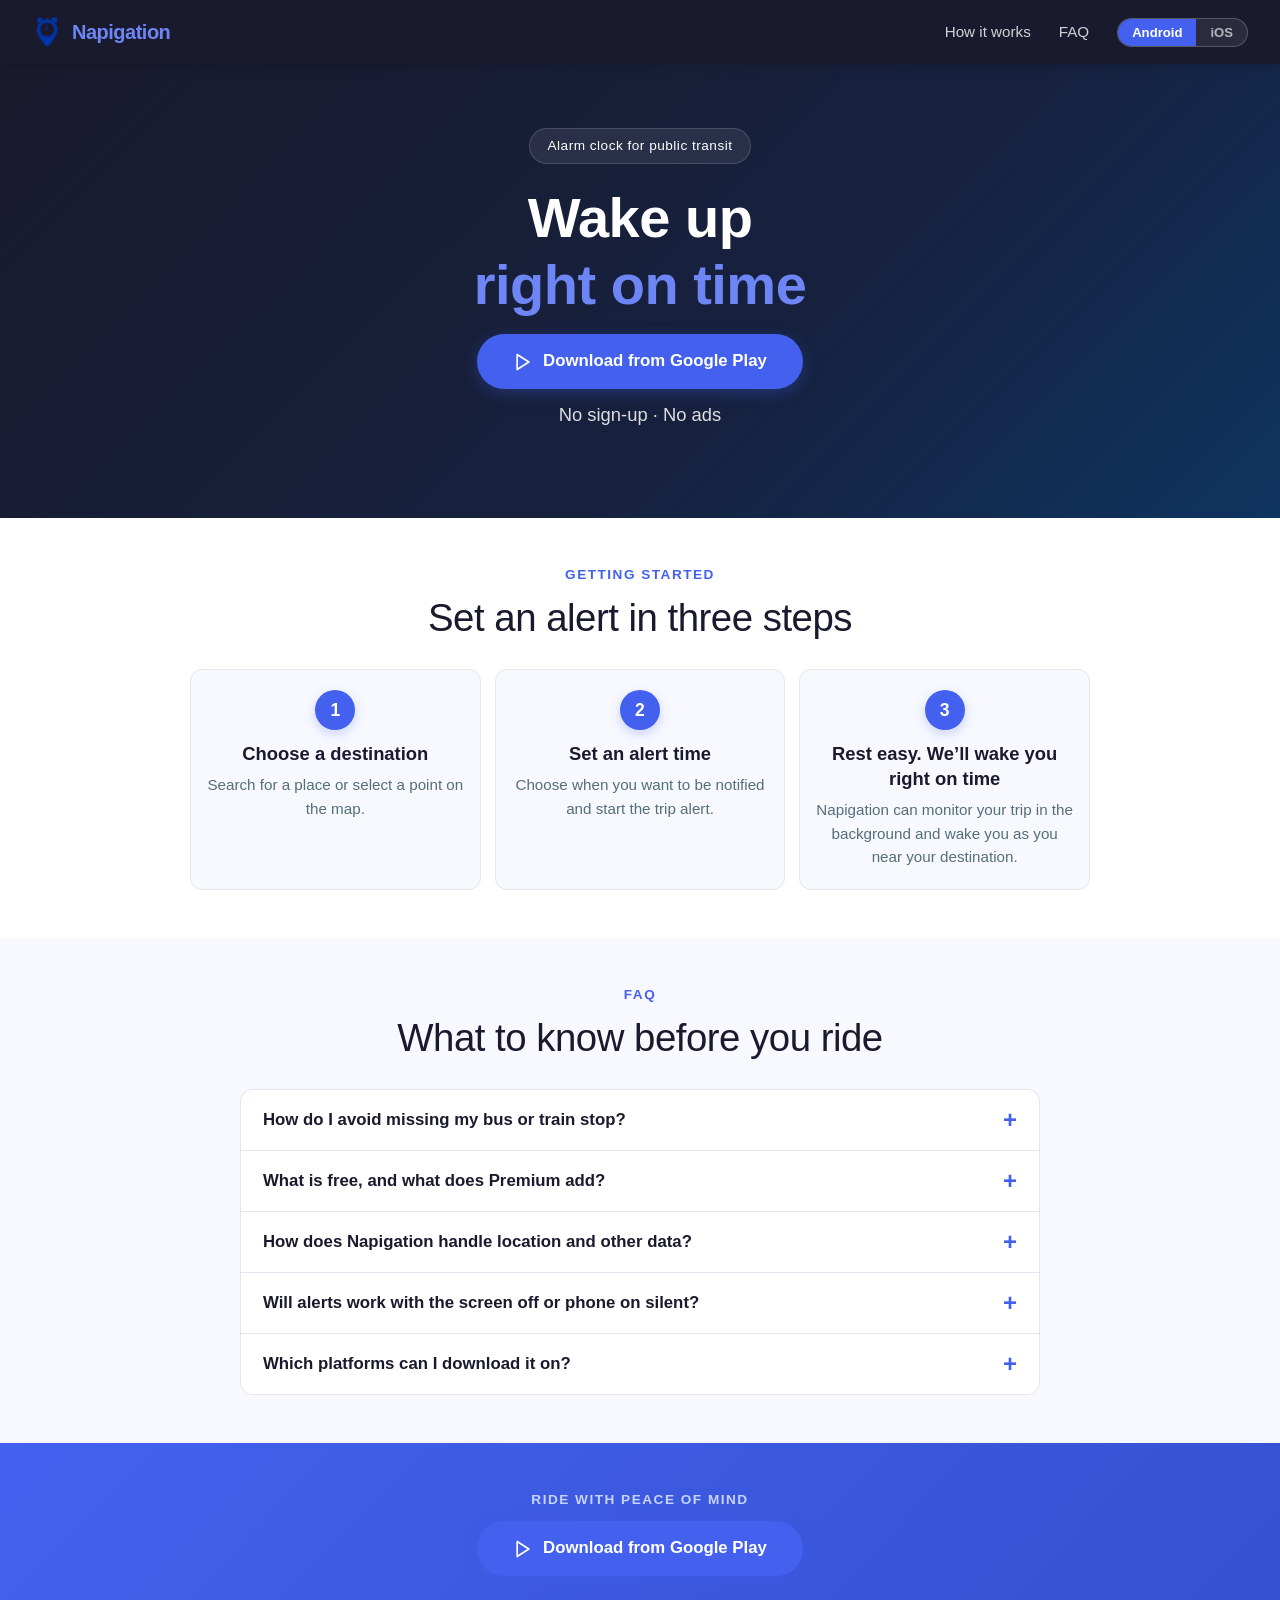
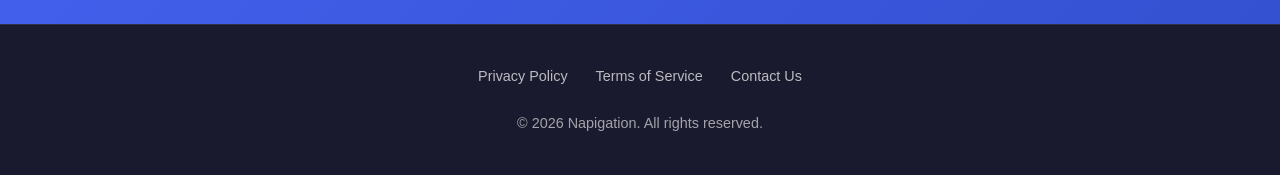
==== commit 72159124: "fix(index.html): update FAQ content and styling for clarity and consistency" ====
--- a/index.html
+++ b/index.html
@@ -191,7 +191,8 @@
     .section-title {
       text-align: center;
       font-size: clamp(1.8rem, 3.5vw, 2.4rem);
-      font-weight: 800;
+      font-family: Arial, Helvetica, sans-serif;
+      font-weight: 500;
       color: var(--primary);
       margin-bottom: 56px;
       letter-spacing: -0.5px;
@@ -542,20 +543,20 @@
       <h2 class="section-title">What to know before you ride</h2>
       <div class="faq-list">
         <details class="faq-item" name="faq">
-          <summary class="faq-q">What can I do with Napigation?</summary>
-          <div class="faq-a">Set a proximity alert for a stop or destination, including for a saved route. You can customize alert sound, volume, and vibration, and use the app without an account or ads. Napigation is a stop reminder, not turn-by-turn navigation.</div>
+          <summary class="faq-q">How do I avoid missing my bus or train stop?</summary>
+          <div class="faq-a">Napigation is an alarm clock for public transit. Choose a bus stop, train station, or another destination and set a proximity alarm. As your device gets near the destination, the app rings and vibrates to wake you right on time—even in the background, subject to permissions and device settings. That way, you can rest or do something else without constantly checking your location on a map. You can save destinations and routes and customize the sound, volume, and vibration. No sign-up or ads. Napigation does not plan routes or replace a navigation app.</div>
         </details>
         <details class="faq-item" name="faq">
           <summary class="faq-q">What is free, and what does Premium add?</summary>
-          <div class="faq-a">The core alert experience does not require a subscription. The free plan supports up to five saved locations and one route. Premium adds unlimited saved locations and routes, one-time destinations, external navigation, and additional alert controls. Subscription and one-time purchase options and their prices are shown in the app.</div>
+          <div class="faq-a">Napigation includes essential alerts for everyday trips. A Premium subscription adds unlimited saved locations and routes, one-time destinations, opening a destination in an external navigation app, and more alert controls. Check the app for current subscription options and prices.</div>
         </details>
         <details class="faq-item" name="faq">
           <summary class="faq-q">How does Napigation handle location and other data?</summary>
-          <div class="faq-a">GPS for an active alert is processed on your device, and saved locations and routes stay on your device. Pseudonymous usage and technical reports may be sent to service providers; address and map-point lookups may share information with external geocoding providers. We do not store raw GPS coordinates or saved destination details on our servers. Read the <a href="privacy.html">Privacy Policy</a> for details.</div>
+          <div class="faq-a">GPS for an active alert is processed on your device, and saved locations and routes stay there. No sign-up or account is required, and we do not sell your information. Usage data and technical reports may be sent to service providers with a pseudonymous installation ID—not your name or contact details. This ID can link events from the same installation. Searching for an address or selecting a point on the map may share information with external mapping providers, who may retain it under their own policies. We do not store raw GPS coordinates or saved destination details on our servers. Read the <a href="privacy.html">Privacy Policy</a> for details.</div>
         </details>
         <details class="faq-item" name="faq">
           <summary class="faq-q">Will alerts work with the screen off or phone on silent?</summary>
-          <div class="faq-a">The app is designed to continue monitoring in the background. Background alerts depend on location and notification permissions, device settings, and battery-management behavior. On supported devices, Napigation can make alerts more noticeable; keep media volume above zero.</div>
+          <div class="faq-a">Napigation is designed to wake you even when your phone is not in your hand. It keeps monitoring in the background and combines ringing and vibration mechanisms designed to cope with the screen off, Silent or Do Not Disturb mode, and low or zero media volume. If GPS tracking or the background process stops, a backup mechanism may send an alert based on your estimated arrival time. These mechanisms aim to increase the chance that you wake up and reach your destination on time, but cannot guarantee success in every situation. Results depend on permissions and limitations of your device, manufacturer, and operating system.</div>
         </details>
         <details class="faq-item" name="faq">
           <summary class="faq-q">Which platforms can I download it on?</summary>
@@ -583,7 +584,6 @@
       <a href="privacy.html">Privacy Policy</a>
       <a href="terms.html">Terms of Service</a>
       <a href="mailto:me.kum.support@gmail.com">Contact Us</a>
-      <a href="he/" lang="he">עברית</a>
     </div>
     <p>© 2026 Napigation. All rights reserved.</p>
   </footer>
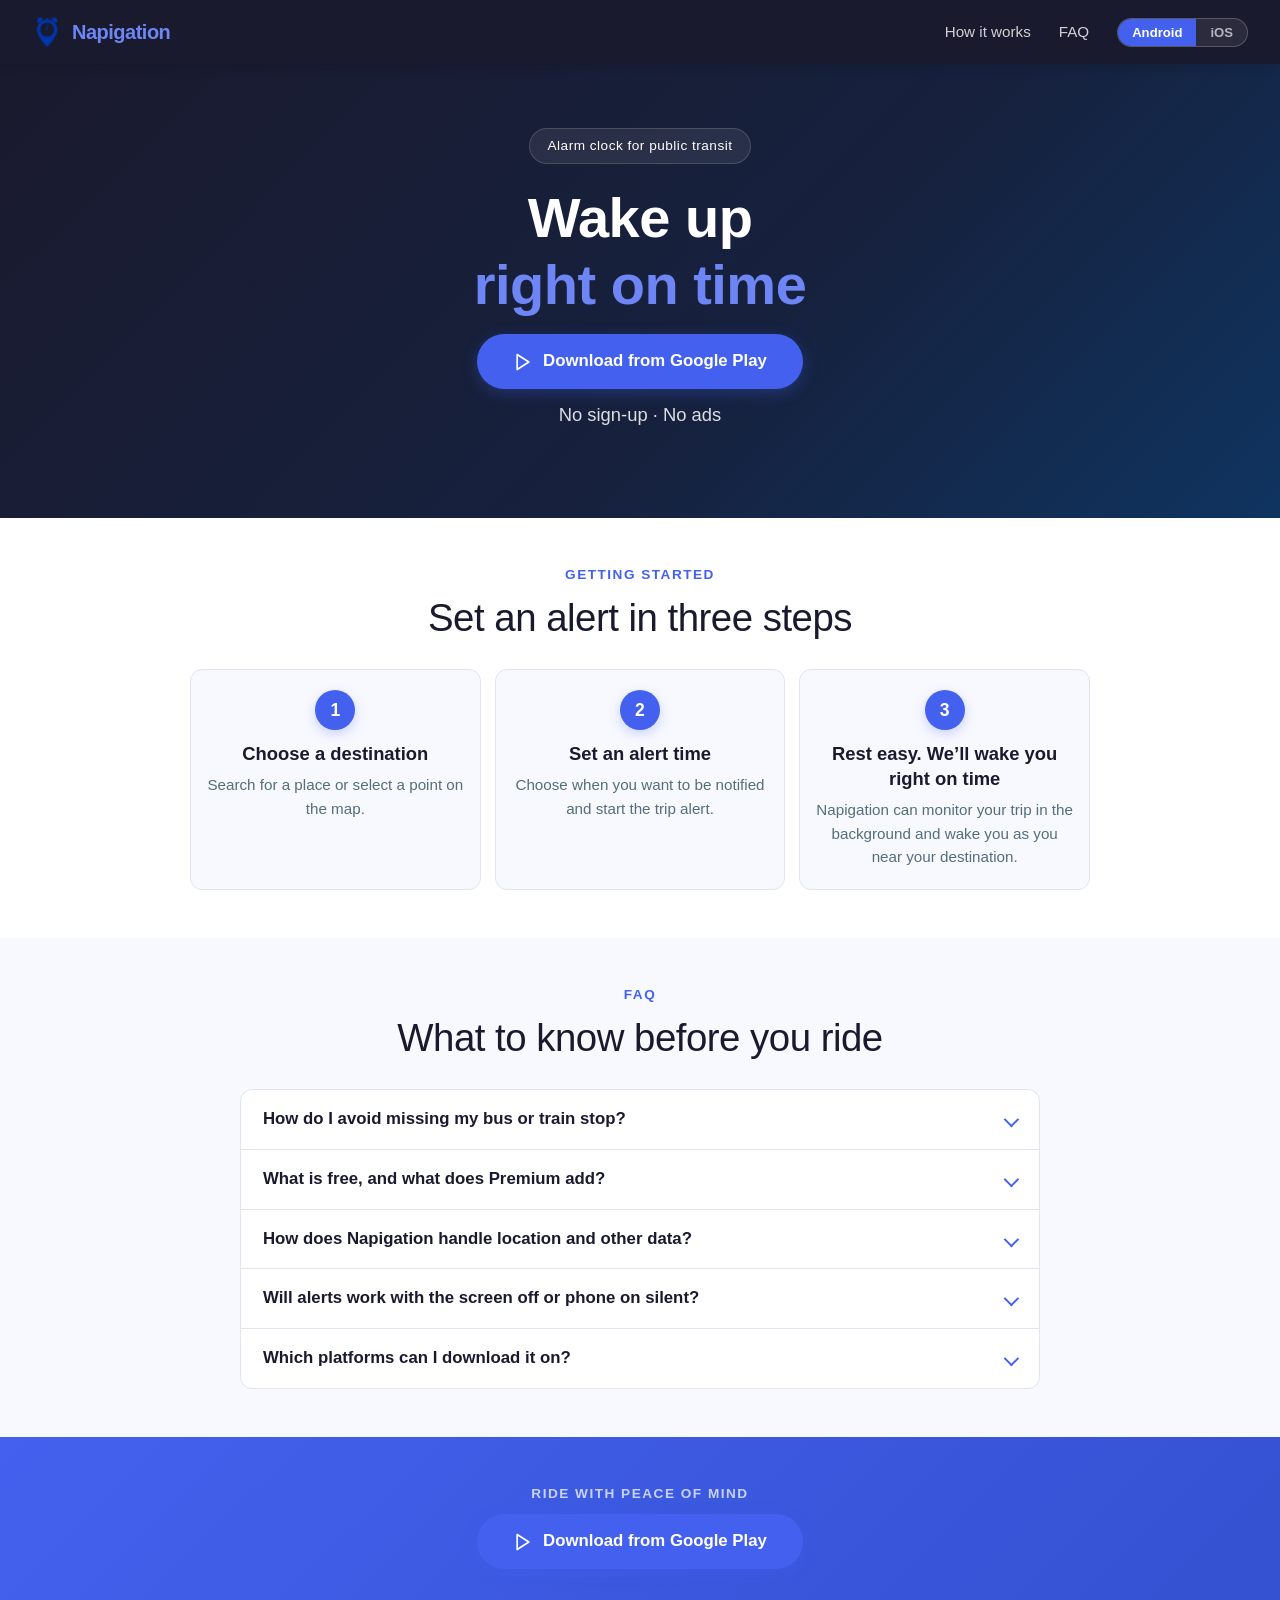
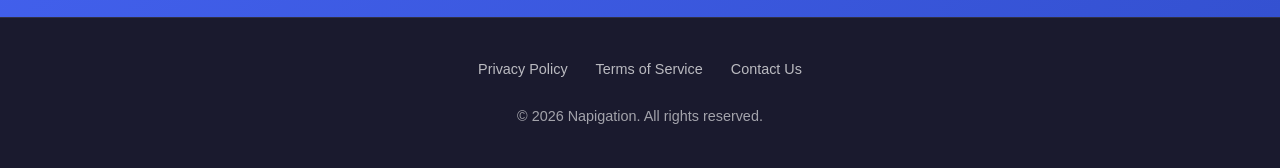
==== commit daae8734: "." ====
--- a/index.html
+++ b/index.html
@@ -324,14 +324,16 @@
       user-select: none;
     }
     .faq-q::after {
-      content: '+';
-      font-size: 1.5rem;
-      color: var(--accent);
+      content: '';
+      width: 0.55rem;
+      height: 0.55rem;
+      border-right: 2px solid var(--accent);
+      border-bottom: 2px solid var(--accent);
       flex-shrink: 0;
-      line-height: 1;
+      transform: rotate(45deg);
       transition: transform 0.2s;
     }
-    .faq-item.open .faq-q::after { transform: rotate(45deg); }
+    .faq-item.open .faq-q::after { transform: rotate(225deg); }
     .faq-a {
       font-size: 0.95rem;
       color: var(--text-light);
@@ -446,8 +448,7 @@
     .faq-item { padding: 0; }
     .faq-q { list-style: none; padding: 18px 22px; }
     .faq-q::-webkit-details-marker { display: none; }
-    .faq-q::after { content: '+'; }
-    .faq-item[open] .faq-q::after { transform: rotate(45deg); }
+    .faq-item[open] .faq-q::after { transform: rotate(225deg); }
     .faq-a { max-height: none; overflow: visible; padding: 0 22px 18px; }
     .faq-a a { color: var(--accent); }
     .download-cta { background: linear-gradient(135deg, var(--primary) 0%, #0f3460 100%); color: #fff; text-align: center; }
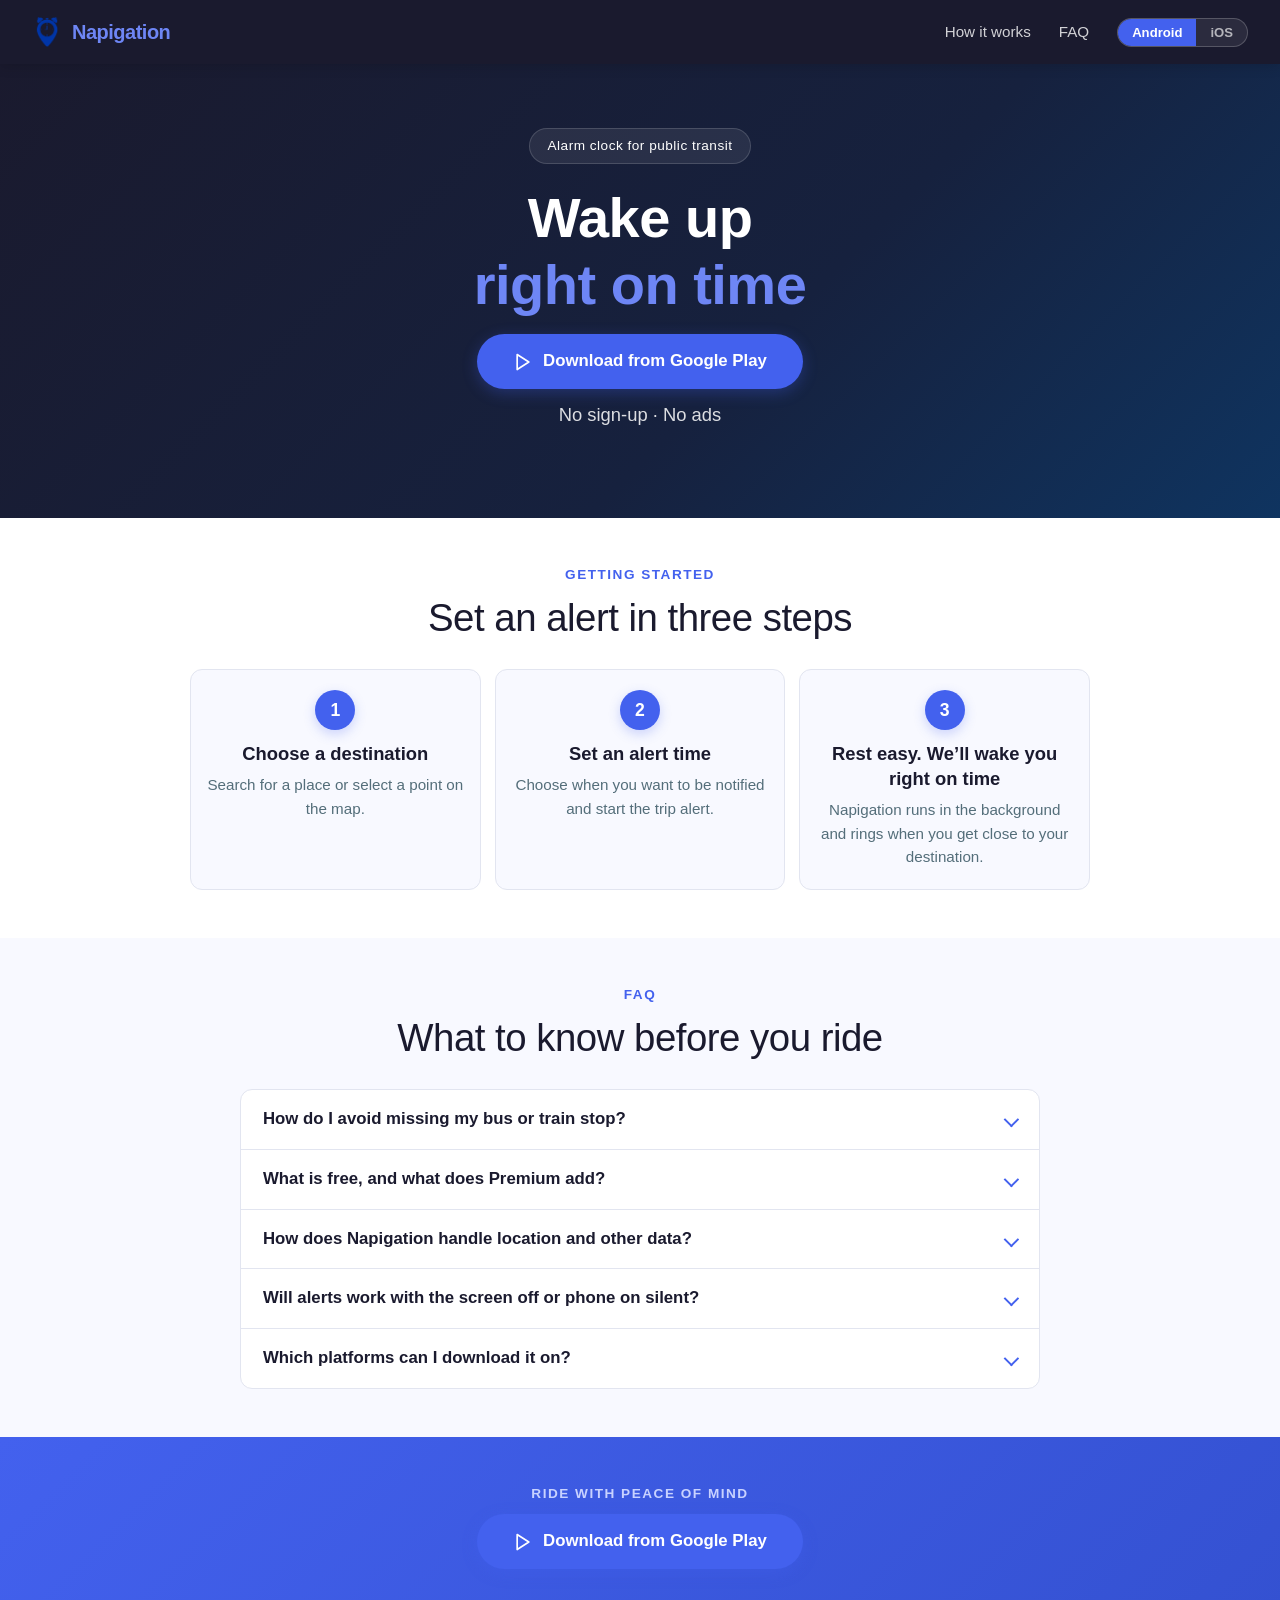
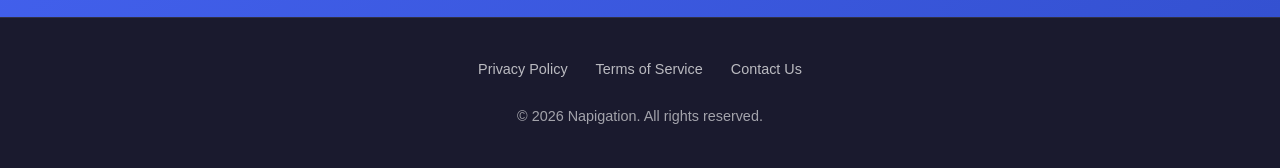
==== commit 8a643273: "." ====
--- a/index.html
+++ b/index.html
@@ -210,9 +210,7 @@
       border-radius: var(--radius);
       background: var(--bg);
       border: 1px solid var(--border);
-      transition: transform 0.2s;
-    }
-    .step:hover { transform: translateY(-4px); }
+    }
     .step-number {
       width: 56px; height: 56px;
       border-radius: 50%;
@@ -486,7 +484,7 @@
 </head>
 <body>
   <nav class="navbar">
-    <a class="navbar-logo" href="#top"><img src="location-icon.png" alt="Napigation logo" width="30" height="30" /><span style="color: var(--accent-light);">Napigation</span></a>
+    <span class="navbar-logo"><img src="location-icon.png" alt="Napigation logo" width="30" height="30" /><span style="color: var(--accent-light);">Napigation</span></span>
     <div class="navbar-links">
       <a href="#how">How it works</a>
       <a href="#faq">FAQ</a>
@@ -532,7 +530,7 @@
         <div class="step">
           <div class="step-number">3</div>
           <h3>Rest easy. We’ll wake you right on time</h3>
-          <p>Napigation can monitor your trip in the background and wake you as you near your destination.</p>
+          <p>Napigation runs in the background and rings when you get close to your destination.</p>
         </div>
       </div>
     </div>
@@ -561,7 +559,7 @@
         </details>
         <details class="faq-item" name="faq">
           <summary class="faq-q">Which platforms can I download it on?</summary>
-          <div class="faq-a">The Android app is listed on Google Play. No iOS App Store download link is currently listed on this page.</div>
+          <div class="faq-a">Napigation is currently available for Android on Google Play. The iOS version is not yet available.</div>
         </details>
       </div>
     </div>
